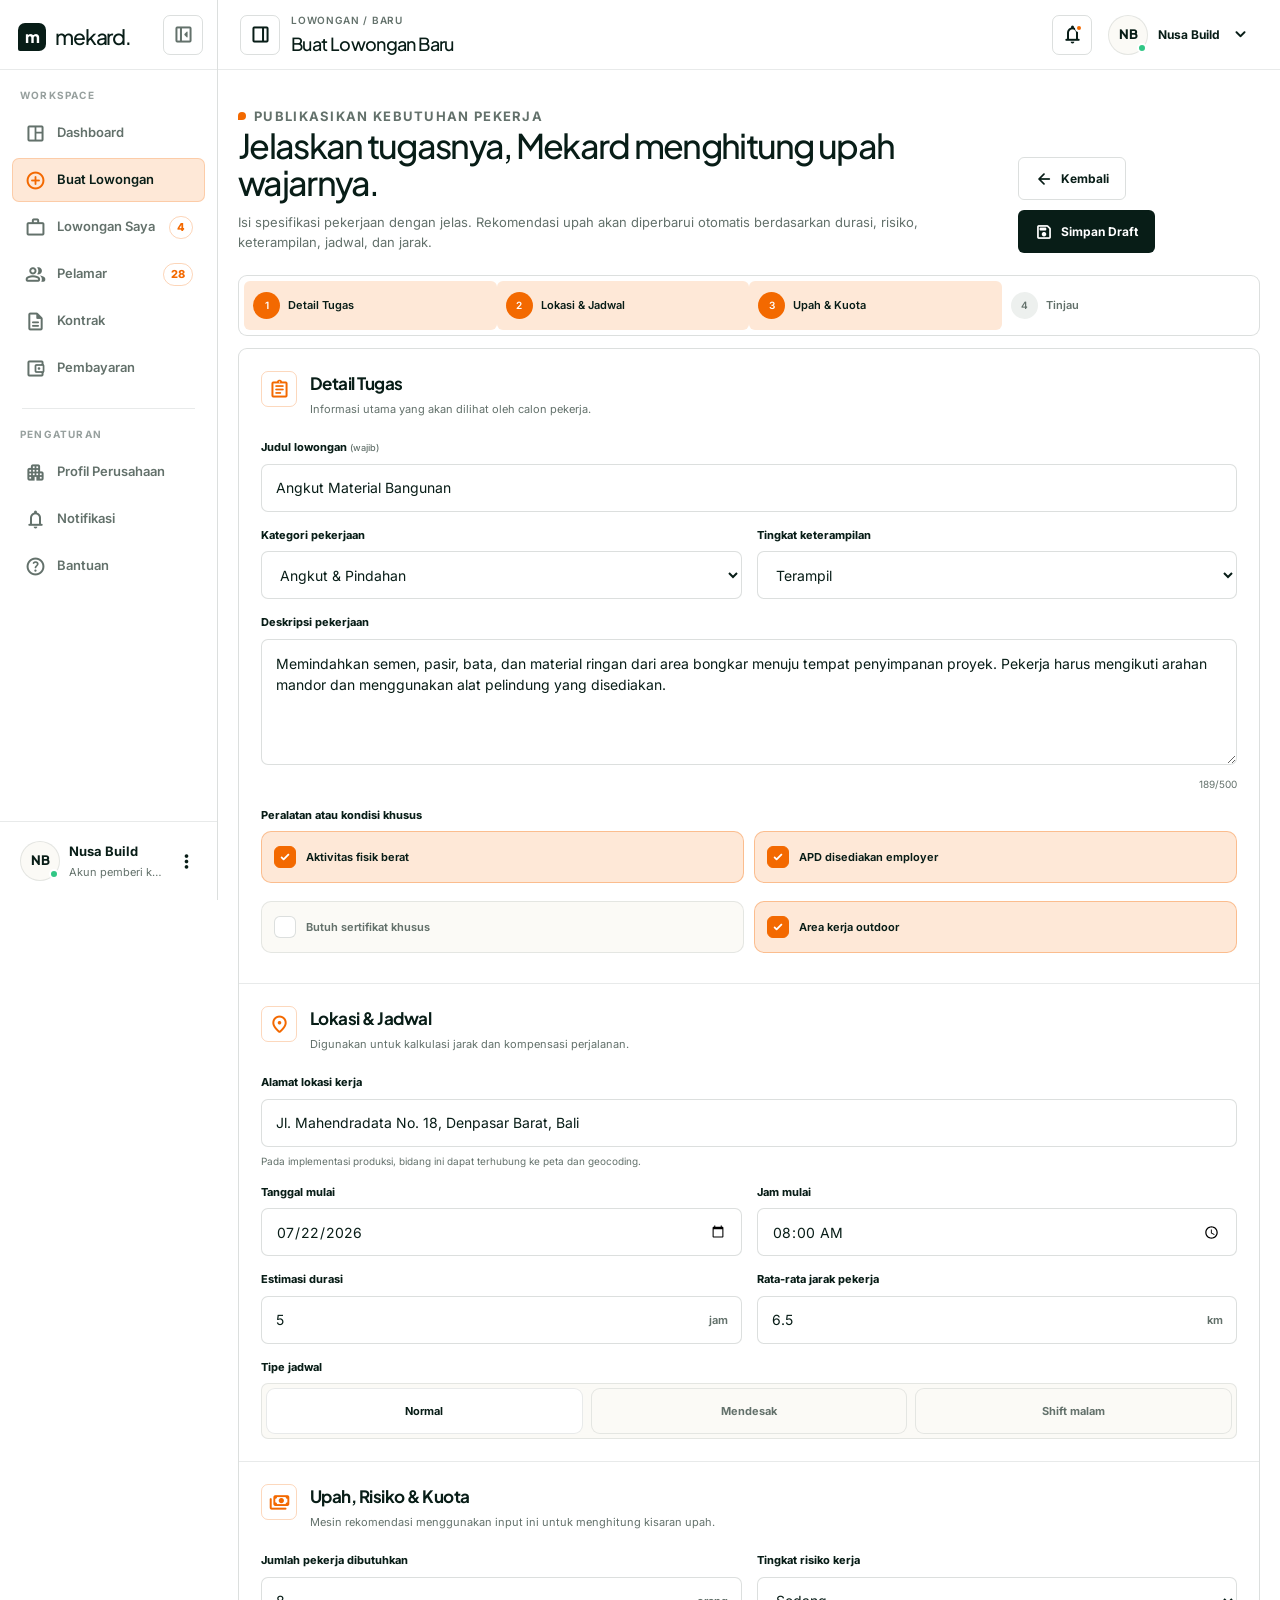
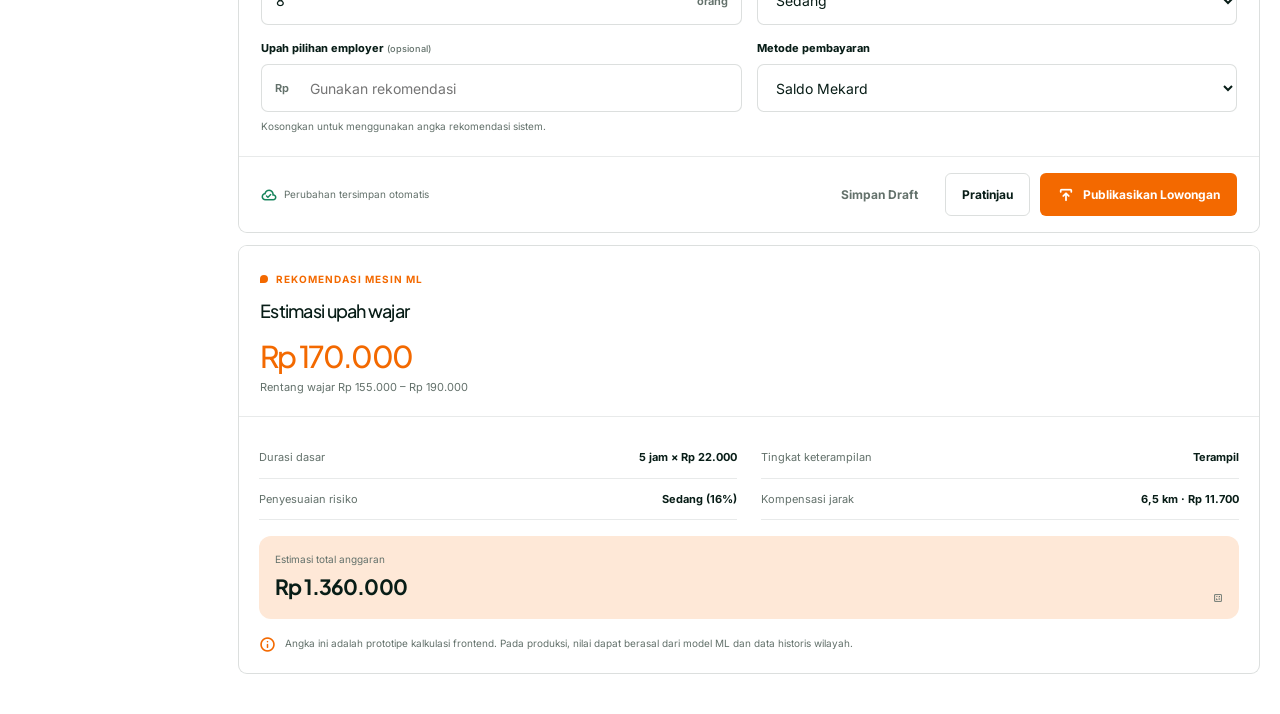
==== employer/jobs/create/index.html @ e9da8f0f "first commit" ====
<!doctype html>
<html lang="id">
  <head>
    <meta charset="utf-8" />
    <meta name="viewport" content="width=device-width, initial-scale=1" />
    <meta name="description" content="Form pembuatan lowongan baru dengan rekomendasi upah berbasis spesifikasi tugas, risiko, keterampilan, jarak, dan durasi." />
    <title>Buat Lowongan Baru | Mekard Employer</title>
    <link rel="preconnect" href="https://fonts.googleapis.com" />
    <link rel="preconnect" href="https://fonts.gstatic.com" crossorigin />
    <link href="https://fonts.googleapis.com/css2?family=Inter:wght@400;500;600;700&family=Plus+Jakarta+Sans:wght@500;600;700&family=Material+Symbols+Rounded:opsz,wght,FILL,GRAD@20..48,400,0,0" rel="stylesheet" />
    <link rel="stylesheet" href="../../../assets/dashboard.css" />
  </head>
  <body data-sidebar="normal">
    <div class="app-shell">
      <aside class="sidebar" aria-label="Navigasi pemberi kerja">
        <div class="sidebar__header">
          <a class="brand" href="../../dashboard/" aria-label="Mekard Employer">
            <span class="brand__symbol" aria-hidden="true">m</span>
            <span class="brand__word">mekard.</span>
          </a>
          <button class="sidebar__quick-toggle" type="button" data-sidebar-close aria-label="Perkecil sidebar">
            <span class="material-symbols-rounded" aria-hidden="true">left_panel_close</span>
          </button>
        </div>

        <div class="sidebar__content">
          <p class="sidebar__label">Workspace</p>
          <nav class="sidebar__nav">
            <a class="nav-item" href="../../dashboard/" data-tooltip="Dashboard">
              <span class="nav-item__icon material-symbols-rounded" aria-hidden="true">space_dashboard</span>
              <span class="nav-item__text">Dashboard</span>
            </a>
            <a class="nav-item is-active" href="./" data-tooltip="Buat Lowongan">
              <span class="nav-item__icon material-symbols-rounded" aria-hidden="true">add_circle</span>
              <span class="nav-item__text">Buat Lowongan</span>
            </a>
            <a class="nav-item" href="../123/" data-tooltip="Lowongan Saya">
              <span class="nav-item__icon material-symbols-rounded" aria-hidden="true">work</span>
              <span class="nav-item__text">Lowongan Saya</span>
              <span class="nav-item__badge">4</span>
            </a>
            <a class="nav-item" href="../123/#applicants" data-tooltip="Pelamar">
              <span class="nav-item__icon material-symbols-rounded" aria-hidden="true">group</span>
              <span class="nav-item__text">Pelamar</span>
              <span class="nav-item__badge">28</span>
            </a>
            <a class="nav-item" href="#" data-tooltip="Kontrak">
              <span class="nav-item__icon material-symbols-rounded" aria-hidden="true">description</span>
              <span class="nav-item__text">Kontrak</span>
            </a>
            <a class="nav-item" href="#" data-tooltip="Pembayaran">
              <span class="nav-item__icon material-symbols-rounded" aria-hidden="true">account_balance_wallet</span>
              <span class="nav-item__text">Pembayaran</span>
            </a>
          </nav>

          <div class="sidebar__divider"></div>
          <p class="sidebar__label">Pengaturan</p>
          <nav class="sidebar__nav">
            <a class="nav-item" href="#" data-tooltip="Profil Perusahaan">
              <span class="nav-item__icon material-symbols-rounded" aria-hidden="true">apartment</span>
              <span class="nav-item__text">Profil Perusahaan</span>
            </a>
            <a class="nav-item" href="#" data-tooltip="Notifikasi">
              <span class="nav-item__icon material-symbols-rounded" aria-hidden="true">notifications</span>
              <span class="nav-item__text">Notifikasi</span>
            </a>
            <a class="nav-item" href="#" data-tooltip="Bantuan">
              <span class="nav-item__icon material-symbols-rounded" aria-hidden="true">help</span>
              <span class="nav-item__text">Bantuan</span>
            </a>
          </nav>
        </div>

        <div class="sidebar__footer">
          <a class="sidebar-profile" href="#profil">
            <span class="avatar">NB</span>
            <span class="sidebar-profile__copy"><strong>Nusa Build</strong><span>Akun pemberi kerja</span></span>
            <span class="material-symbols-rounded" aria-hidden="true">more_vert</span>
          </a>
        </div>
      </aside>

      <div class="mobile-overlay" data-mobile-overlay aria-hidden="true"></div>

      <div class="main-shell">
        <header class="topbar">
          <div class="topbar__left">
            <button class="icon-button sidebar-state-button" type="button" data-sidebar-cycle aria-label="Ganti tampilan sidebar" title="Ganti tampilan sidebar">
              <span class="material-symbols-rounded" aria-hidden="true">dock_to_left</span>
            </button>
            <div class="page-heading">
              <span class="page-heading__eyebrow">Lowongan / Baru</span>
              <h1>Buat Lowongan Baru</h1>
            </div>
          </div>
          <div class="topbar__right">
            <button class="icon-button notification-dot" type="button" aria-label="Notifikasi" data-demo-action data-demo-title="Notifikasi" data-demo-message="Tidak ada validasi yang memerlukan tindakan.">
              <span class="material-symbols-rounded" aria-hidden="true">notifications</span>
            </button>
            <button class="header-profile" type="button" aria-label="Buka profil">
              <span class="avatar">NB</span>
              <span class="header-profile__copy"><strong>Nusa Build</strong><span>Pemberi kerja terverifikasi</span></span>
              <span class="material-symbols-rounded" aria-hidden="true">expand_more</span>
            </button>
          </div>
        </header>

        <main class="app-content" id="main-content">
          <section class="content-header" aria-labelledby="create-title">
            <div class="content-header__copy">
              <p class="kicker">Publikasikan kebutuhan pekerja</p>
              <h2 id="create-title">Jelaskan tugasnya, Mekard menghitung upah wajarnya.</h2>
              <p>Isi spesifikasi pekerjaan dengan jelas. Rekomendasi upah akan diperbarui otomatis berdasarkan durasi, risiko, keterampilan, jadwal, dan jarak.</p>
            </div>
            <div class="content-header__actions">
              <a class="button button--outline" href="../../dashboard/">
                <span class="material-symbols-rounded" aria-hidden="true">arrow_back</span>
                Kembali
              </a>
              <button class="button button--dark" type="button" data-save-draft data-demo-action data-demo-title="Draft tersimpan" data-demo-message="Form lowongan disimpan sebagai draft.">
                <span class="material-symbols-rounded" aria-hidden="true">save</span>
                Simpan Draft
              </button>
            </div>
          </section>

          <div class="card stepper" aria-label="Tahapan pembuatan lowongan">
            <div class="stepper__item is-active"><span class="stepper__number">1</span><span>Detail Tugas</span></div>
            <div class="stepper__item is-active"><span class="stepper__number">2</span><span>Lokasi & Jadwal</span></div>
            <div class="stepper__item is-active"><span class="stepper__number">3</span><span>Upah & Kuota</span></div>
            <div class="stepper__item"><span class="stepper__number">4</span><span>Tinjau</span></div>
          </div>

          <form class="form-page-grid" data-job-form>
            <div class="card">
              <section class="form-section" aria-labelledby="task-section-title">
                <header class="form-section__header">
                  <span class="form-section__icon material-symbols-rounded" aria-hidden="true">assignment</span>
                  <div><h3 id="task-section-title">Detail Tugas</h3><p>Informasi utama yang akan dilihat oleh calon pekerja.</p></div>
                </header>
                <div class="form-grid">
                  <div class="field field--full">
                    <label for="job-title">Judul lowongan <small>(wajib)</small></label>
                    <input class="input" id="job-title" name="title" type="text" value="Angkut Material Bangunan" placeholder="Contoh: Bersih-bersih rumah harian" required />
                  </div>
                  <div class="field">
                    <label for="category">Kategori pekerjaan</label>
                    <select class="select" id="category" name="category">
                      <option>Angkut & Pindahan</option>
                      <option>Konstruksi & Bangunan</option>
                      <option>Kebersihan</option>
                      <option>Perbaikan Rumah</option>
                      <option>Perawatan Taman</option>
                    </select>
                  </div>
                  <div class="field">
                    <label for="skill-level">Tingkat keterampilan</label>
                    <select class="select" id="skill-level" name="skill_level">
                      <option value="basic">Dasar</option>
                      <option value="skilled" selected>Terampil</option>
                      <option value="expert">Ahli / tersertifikasi</option>
                    </select>
                  </div>
                  <div class="field field--full">
                    <label for="job-description">Deskripsi pekerjaan</label>
                    <textarea class="textarea" id="job-description" name="description" maxlength="500" data-char-count="#description-count">Memindahkan semen, pasir, bata, dan material ringan dari area bongkar menuju tempat penyimpanan proyek. Pekerja harus mengikuti arahan mandor dan menggunakan alat pelindung yang disediakan.</textarea>
                    <div class="char-count" id="description-count">0/500</div>
                  </div>
                  <div class="field field--full">
                    <span class="field__label">Peralatan atau kondisi khusus</span>
                    <div class="check-grid">
                      <label class="check-card"><input type="checkbox" checked /><span>Aktivitas fisik berat</span></label>
                      <label class="check-card"><input type="checkbox" checked /><span>APD disediakan employer</span></label>
                      <label class="check-card"><input type="checkbox" /><span>Butuh sertifikat khusus</span></label>
                      <label class="check-card"><input type="checkbox" checked /><span>Area kerja outdoor</span></label>
                    </div>
                  </div>
                </div>
              </section>

              <section class="form-section" aria-labelledby="schedule-section-title">
                <header class="form-section__header">
                  <span class="form-section__icon material-symbols-rounded" aria-hidden="true">location_on</span>
                  <div><h3 id="schedule-section-title">Lokasi & Jadwal</h3><p>Digunakan untuk kalkulasi jarak dan kompensasi perjalanan.</p></div>
                </header>
                <div class="form-grid">
                  <div class="field field--full">
                    <label for="address">Alamat lokasi kerja</label>
                    <input class="input" id="address" name="address" type="text" value="Jl. Mahendradata No. 18, Denpasar Barat, Bali" />
                    <div class="field__help">Pada implementasi produksi, bidang ini dapat terhubung ke peta dan geocoding.</div>
                  </div>
                  <div class="field">
                    <label for="job-date">Tanggal mulai</label>
                    <input class="input" id="job-date" name="date" type="date" value="2026-07-22" />
                  </div>
                  <div class="field">
                    <label for="start-time">Jam mulai</label>
                    <input class="input" id="start-time" name="start_time" type="time" value="08:00" />
                  </div>
                  <div class="field">
                    <label for="duration">Estimasi durasi</label>
                    <div class="input-group"><input class="input has-suffix" id="duration" name="duration" type="number" min="1" max="24" value="5" /><span class="input-group__suffix">jam</span></div>
                  </div>
                  <div class="field">
                    <label for="distance">Rata-rata jarak pekerja</label>
                    <div class="input-group"><input class="input has-suffix" id="distance" name="distance" type="number" min="0" max="100" step="0.5" value="6.5" /><span class="input-group__suffix">km</span></div>
                  </div>
                  <div class="field field--full">
                    <span class="field__label">Tipe jadwal</span>
                    <div class="segmented">
                      <label><input type="radio" name="schedule_type" value="normal" checked /><span>Normal</span></label>
                      <label><input type="radio" name="schedule_type" value="urgent" /><span>Mendesak</span></label>
                      <label><input type="radio" name="schedule_type" value="night" /><span>Shift malam</span></label>
                    </div>
                  </div>
                </div>
              </section>

              <section class="form-section" aria-labelledby="wage-section-title">
                <header class="form-section__header">
                  <span class="form-section__icon material-symbols-rounded" aria-hidden="true">payments</span>
                  <div><h3 id="wage-section-title">Upah, Risiko & Kuota</h3><p>Mesin rekomendasi menggunakan input ini untuk menghitung kisaran upah.</p></div>
                </header>
                <div class="form-grid">
                  <div class="field">
                    <label for="workers">Jumlah pekerja dibutuhkan</label>
                    <div class="input-group"><input class="input has-suffix" id="workers" name="workers" type="number" min="1" max="100" value="8" /><span class="input-group__suffix">orang</span></div>
                  </div>
                  <div class="field">
                    <label for="risk-level">Tingkat risiko kerja</label>
                    <select class="select" id="risk-level" name="risk_level">
                      <option value="low">Rendah</option>
                      <option value="medium" selected>Sedang</option>
                      <option value="high">Tinggi</option>
                    </select>
                  </div>
                  <div class="field">
                    <label for="custom-wage">Upah pilihan employer <small>(opsional)</small></label>
                    <div class="input-group"><span class="input-group__prefix">Rp</span><input class="input has-prefix" id="custom-wage" name="custom_wage" type="number" min="0" step="5000" placeholder="Gunakan rekomendasi" /></div>
                    <div class="field__help">Kosongkan untuk menggunakan angka rekomendasi sistem.</div>
                  </div>
                  <div class="field">
                    <label for="payment-method">Metode pembayaran</label>
                    <select class="select" id="payment-method" name="payment_method">
                      <option>Saldo Mekard</option>
                      <option>Transfer bank terverifikasi</option>
                      <option>Pembayaran setelah pekerjaan</option>
                    </select>
                  </div>
                  <input type="hidden" name="recommended_wage" />
                </div>
              </section>

              <footer class="form-footer">
                <span class="save-status"><span class="material-symbols-rounded" aria-hidden="true">cloud_done</span> Perubahan tersimpan otomatis</span>
                <div class="inline-actions">
                  <button class="button button--ghost" type="button" data-save-draft>Simpan Draft</button>
                  <button class="button button--outline" type="button" data-demo-action data-demo-title="Pratinjau dibuat" data-demo-message="Lowongan tampil seperti yang akan dilihat pekerja.">Pratinjau</button>
                  <button class="button button--primary" type="submit"><span class="material-symbols-rounded" aria-hidden="true">publish</span> Publikasikan Lowongan</button>
                </div>
              </footer>
            </div>

            <aside class="card estimator" aria-labelledby="estimator-title">
              <div class="estimator__hero">
                <p class="kicker">Rekomendasi mesin ML</p>
                <h3 id="estimator-title">Estimasi upah wajar</h3>
                <strong class="estimator__value" data-estimate-recommended>Rp 0 <small>/ pekerja</small></strong>
                <span class="estimator__range" data-estimate-range>Rentang wajar sedang dihitung...</span>
              </div>
              <div class="estimator__body">
                <div class="estimator-row"><span>Durasi dasar</span><strong data-estimate-duration>—</strong></div>
                <div class="estimator-row"><span>Tingkat keterampilan</span><strong data-estimate-skill>—</strong></div>
                <div class="estimator-row"><span>Penyesuaian risiko</span><strong data-estimate-risk>—</strong></div>
                <div class="estimator-row"><span>Kompensasi jarak</span><strong data-estimate-distance>—</strong></div>
                <div class="estimator-total">
                  <div><span>Estimasi total anggaran</span><strong data-estimate-total>Rp 0</strong></div>
                  <span class="material-symbols-rounded text-orange" aria-hidden="true">calculate</span>
                </div>
                <p class="estimator-note"><span class="material-symbols-rounded" aria-hidden="true">info</span><span>Angka ini adalah prototipe kalkulasi frontend. Pada produksi, nilai dapat berasal dari model ML dan data historis wilayah.</span></p>
              </div>
            </aside>
          </form>
        </main>
      </div>
    </div>

    <div class="toast-region" data-toast-region aria-live="polite"></div>
    <script src="../../../assets/dashboard.js"></script>
  </body>
</html>
---- assets/dashboard.css ----
:root {
  --ink: #081d17;
  --ink-2: #12362c;
  --orange: #f36900;
  --orange-dark: #d95e00;
  --paper: #fbfaf6;
  --muted: #63716b;
  --white: #ffffff;
  --line: rgba(8, 29, 23, 0.14);
  --line-soft: rgba(8, 29, 23, 0.08);
  --orange-soft: rgba(243, 105, 0, 0.13);
  --orange-hover: #fee8d7;
  --green-soft: #e7f6ef;
  --green: #16845b;
  --yellow-soft: #fff6d8;
  --yellow: #a66b00;
  --red-soft: #ffebeb;
  --red: #c53d3d;
  --blue-soft: #eaf2ff;
  --blue: #3466b8;
  --sidebar-wide: 280px;
  --sidebar-compact: 88px;
  --header-height: 76px;
  --radius-xs: 6px;
  --radius-sm: 10px;
  --radius-md: 18px;
  --radius-lg: 26px;
  --shadow-soft: 0 18px 48px rgba(8, 29, 23, 0.08);
  --shadow-card: 0 10px 26px rgba(8, 29, 23, 0.06);
}

*,
*::before,
*::after {
  box-sizing: border-box;
}

html {
  scroll-behavior: smooth;
}

body {
  margin: 0;
  min-width: 320px;
  color: var(--ink);
  background: var(--paper);
  font-family: "Inter", system-ui, -apple-system, BlinkMacSystemFont, "Segoe UI", sans-serif;
  font-size: 15px;
  line-height: 1.5;
  -webkit-font-smoothing: antialiased;
  text-rendering: optimizeLegibility;
}

button,
input,
select,
textarea {
  font: inherit;
}

button,
a {
  -webkit-tap-highlight-color: transparent;
}

a {
  color: inherit;
  text-decoration: none;
}

button {
  color: inherit;
}

img,
svg {
  display: block;
  max-width: 100%;
}

[hidden] {
  display: none !important;
}

.sr-only {
  position: absolute;
  width: 1px;
  height: 1px;
  padding: 0;
  margin: -1px;
  overflow: hidden;
  clip: rect(0, 0, 0, 0);
  white-space: nowrap;
  border: 0;
}

.material-symbols-rounded {
  font-size: 21px;
  line-height: 1;
  font-variation-settings: "FILL" 0, "wght" 500, "GRAD" 0, "opsz" 24;
}

/* App shell */
.app-shell {
  min-height: 100vh;
}

.sidebar {
  position: fixed;
  inset: 0 auto 0 0;
  z-index: 140;
  width: var(--sidebar-wide);
  display: flex;
  flex-direction: column;
  color: var(--white);
  background: var(--ink);
  border-right: 1px solid rgba(255, 255, 255, 0.08);
  transition: width 220ms ease, transform 220ms ease;
}

.sidebar__header {
  min-height: var(--header-height);
  display: flex;
  align-items: center;
  justify-content: space-between;
  gap: 12px;
  padding: 0 20px 0 24px;
  border-bottom: 1px solid rgba(255, 255, 255, 0.09);
}

.brand {
  position: relative;
  min-width: 0;
  display: inline-flex;
  align-items: center;
  gap: 10px;
  padding-top: 5px;
  font-family: "Plus Jakarta Sans", sans-serif;
  font-size: 23px;
  font-weight: 600;
  letter-spacing: -0.055em;
  white-space: nowrap;
}

.brand__symbol {
  width: 30px;
  height: 30px;
  flex: 0 0 30px;
  display: inline-grid;
  place-items: center;
  color: var(--ink);
  background: var(--orange);
  border-radius: 9px 9px 9px 2px;
  font-size: 18px;
  font-weight: 800;
  letter-spacing: -0.06em;
}

.brand__word {
  overflow: hidden;
  transition: opacity 160ms ease, width 200ms ease;
}

.sidebar__quick-toggle,
.icon-button {
  width: 42px;
  height: 42px;
  flex: 0 0 42px;
  display: inline-flex;
  align-items: center;
  justify-content: center;
  background: transparent;
  border: 1px solid rgba(255, 255, 255, 0.15);
  border-radius: var(--radius-sm);
  cursor: pointer;
  transition: background-color 160ms ease, border-color 160ms ease, transform 160ms ease;
}

.sidebar__quick-toggle:hover,
.sidebar__quick-toggle:focus-visible {
  background: rgba(255, 255, 255, 0.08);
  border-color: rgba(255, 255, 255, 0.26);
}

.sidebar__content {
  min-height: 0;
  flex: 1 1 auto;
  overflow-y: auto;
  padding: 22px 16px;
  scrollbar-width: thin;
  scrollbar-color: rgba(255, 255, 255, 0.2) transparent;
}

.sidebar__label {
  margin: 0 10px 10px;
  color: rgba(255, 255, 255, 0.42);
  font-size: 11px;
  font-weight: 700;
  letter-spacing: 0.12em;
  text-transform: uppercase;
  white-space: nowrap;
  overflow: hidden;
}

.sidebar__nav {
  display: grid;
  gap: 6px;
}

.nav-item {
  position: relative;
  min-height: 48px;
  display: flex;
  align-items: center;
  gap: 14px;
  padding: 0 13px;
  color: rgba(255, 255, 255, 0.72);
  border-radius: 9px;
  font-size: 14px;
  font-weight: 600;
  white-space: nowrap;
  transition: color 160ms ease, background-color 160ms ease;
}

.nav-item:hover,
.nav-item:focus-visible {
  color: var(--white);
  background: rgba(255, 255, 255, 0.07);
  outline: 0;
}

.nav-item.is-active {
  color: var(--white);
  background: var(--orange);
}

.nav-item__icon {
  width: 24px;
  flex: 0 0 24px;
  display: inline-flex;
  justify-content: center;
}

.nav-item__text {
  overflow: hidden;
  text-overflow: ellipsis;
  transition: opacity 140ms ease;
}

.nav-item__badge {
  min-width: 23px;
  height: 23px;
  display: inline-flex;
  align-items: center;
  justify-content: center;
  margin-left: auto;
  padding: 0 7px;
  color: var(--ink);
  background: var(--white);
  border-radius: 999px;
  font-size: 11px;
  font-weight: 800;
}

.sidebar__divider {
  height: 1px;
  margin: 22px 10px;
  background: rgba(255, 255, 255, 0.1);
}

.sidebar__footer {
  padding: 16px;
  border-top: 1px solid rgba(255, 255, 255, 0.09);
}

.sidebar-profile {
  display: flex;
  align-items: center;
  gap: 12px;
  padding: 11px;
  background: rgba(255, 255, 255, 0.06);
  border: 1px solid rgba(255, 255, 255, 0.09);
  border-radius: 12px;
}

.avatar {
  position: relative;
  width: 40px;
  height: 40px;
  flex: 0 0 40px;
  display: inline-flex;
  align-items: center;
  justify-content: center;
  color: var(--ink);
  background: var(--orange-hover);
  border-radius: 50%;
  font-family: "Plus Jakarta Sans", sans-serif;
  font-size: 13px;
  font-weight: 800;
}

.avatar::after {
  content: "";
  position: absolute;
  right: 0;
  bottom: 1px;
  width: 10px;
  height: 10px;
  background: #31c786;
  border: 2px solid var(--ink);
  border-radius: 50%;
}

.sidebar-profile__copy {
  min-width: 0;
  flex: 1;
  overflow: hidden;
}

.sidebar-profile__copy strong,
.sidebar-profile__copy span {
  display: block;
  overflow: hidden;
  text-overflow: ellipsis;
  white-space: nowrap;
}

.sidebar-profile__copy strong {
  font-size: 13px;
}

.sidebar-profile__copy span {
  margin-top: 2px;
  color: rgba(255, 255, 255, 0.52);
  font-size: 11px;
}

.main-shell {
  min-height: 100vh;
  margin-left: var(--sidebar-wide);
  transition: margin-left 220ms ease;
}

.topbar {
  position: sticky;
  top: 0;
  z-index: 100;
  min-height: var(--header-height);
  display: grid;
  grid-template-columns: minmax(0, 1fr) auto;
  align-items: center;
  gap: 24px;
  padding: 0 34px;
  background: rgba(255, 255, 255, 0.93);
  border-bottom: 1px solid var(--line-soft);
  backdrop-filter: blur(14px);
  -webkit-backdrop-filter: blur(14px);
}

.topbar__left,
.topbar__right {
  min-width: 0;
  display: flex;
  align-items: center;
}

.topbar__left {
  gap: 14px;
}

.topbar__right {
  justify-content: flex-end;
  gap: 10px;
}

.topbar .icon-button {
  color: var(--ink);
  border-color: var(--line);
}

.topbar .icon-button:hover,
.topbar .icon-button:focus-visible {
  color: var(--orange);
  background: var(--orange-hover);
  border-color: rgba(243, 105, 0, 0.3);
  outline: 0;
}

.sidebar-state-button {
  display: inline-flex;
}

.page-heading {
  min-width: 0;
}

.page-heading__eyebrow {
  display: block;
  margin-bottom: 2px;
  color: var(--muted);
  font-size: 11px;
  font-weight: 700;
  text-transform: uppercase;
  letter-spacing: 0.08em;
}

.page-heading h1 {
  margin: 0;
  overflow: hidden;
  font-family: "Plus Jakarta Sans", sans-serif;
  font-size: 21px;
  font-weight: 650;
  letter-spacing: -0.035em;
  text-overflow: ellipsis;
  white-space: nowrap;
}

.topbar-search {
  position: relative;
  width: min(31vw, 380px);
}

.topbar-search .material-symbols-rounded {
  position: absolute;
  left: 15px;
  top: 50%;
  color: var(--muted);
  transform: translateY(-50%);
  pointer-events: none;
}

.topbar-search input {
  width: 100%;
  height: 44px;
  padding: 0 16px 0 44px;
  color: var(--ink);
  background: var(--paper);
  border: 1px solid transparent;
  border-radius: var(--radius-sm);
  outline: 0;
  transition: background-color 160ms ease, border-color 160ms ease;
}

.topbar-search input:focus {
  background: var(--white);
  border-color: rgba(243, 105, 0, 0.45);
}

.notification-dot {
  position: relative;
}

.notification-dot::after {
  content: "";
  position: absolute;
  top: 8px;
  right: 8px;
  width: 8px;
  height: 8px;
  background: var(--orange);
  border: 2px solid var(--white);
  border-radius: 50%;
}

.header-profile {
  min-width: 0;
  display: flex;
  align-items: center;
  gap: 10px;
  padding: 5px 6px 5px 5px;
  background: transparent;
  border: 1px solid transparent;
  border-radius: 12px;
  cursor: pointer;
}

.header-profile:hover,
.header-profile:focus-visible {
  background: var(--paper);
  border-color: var(--line-soft);
  outline: 0;
}

.header-profile__copy {
  min-width: 0;
  text-align: left;
}

.header-profile__copy strong,
.header-profile__copy span {
  display: block;
  max-width: 150px;
  overflow: hidden;
  text-overflow: ellipsis;
  white-space: nowrap;
}

.header-profile__copy strong {
  font-size: 12px;
}

.header-profile__copy span {
  color: var(--muted);
  font-size: 10px;
}

.app-content {
  width: min(100%, 1620px);
  margin-inline: auto;
  padding: 34px;
}

.mobile-overlay {
  position: fixed;
  inset: 0;
  z-index: 130;
  background: rgba(8, 29, 23, 0.54);
  opacity: 0;
  visibility: hidden;
  transition: opacity 180ms ease, visibility 180ms ease;
}

/* Sidebar states */
body[data-sidebar="compact"] .sidebar {
  width: var(--sidebar-compact);
}

body[data-sidebar="compact"] .main-shell {
  margin-left: var(--sidebar-compact);
}

body[data-sidebar="compact"] .sidebar__header {
  justify-content: center;
  padding-inline: 12px;
}

body[data-sidebar="compact"] .brand__word,
body[data-sidebar="compact"] .sidebar__label,
body[data-sidebar="compact"] .nav-item__text,
body[data-sidebar="compact"] .nav-item__badge,
body[data-sidebar="compact"] .sidebar-profile__copy,
body[data-sidebar="compact"] .sidebar-profile > .material-symbols-rounded,
body[data-sidebar="compact"] .sidebar__quick-toggle {
  display: none;
}

body[data-sidebar="compact"] .sidebar__content {
  padding-inline: 12px;
}

body[data-sidebar="compact"] .nav-item {
  justify-content: center;
  padding-inline: 0;
}

body[data-sidebar="compact"] .nav-item::after {
  content: attr(data-tooltip);
  position: absolute;
  left: calc(100% + 12px);
  top: 50%;
  z-index: 20;
  padding: 8px 10px;
  color: var(--white);
  background: var(--ink);
  border-radius: 6px;
  font-size: 12px;
  opacity: 0;
  visibility: hidden;
  transform: translateY(-50%) translateX(-4px);
  transition: opacity 130ms ease, transform 130ms ease, visibility 130ms ease;
  pointer-events: none;
}

body[data-sidebar="compact"] .nav-item:hover::after,
body[data-sidebar="compact"] .nav-item:focus-visible::after {
  opacity: 1;
  visibility: visible;
  transform: translateY(-50%) translateX(0);
}

body[data-sidebar="compact"] .sidebar-profile {
  justify-content: center;
  padding: 8px;
}

body[data-sidebar="hidden"] .sidebar {
  transform: translateX(-100%);
}

body[data-sidebar="hidden"] .main-shell {
  margin-left: 0;
}

/* Shared content */
.content-header {
  display: flex;
  align-items: flex-end;
  justify-content: space-between;
  gap: 28px;
  margin-bottom: 26px;
}

.content-header__copy {
  max-width: 760px;
}

.content-header__copy h2,
.card-title,
.modal h2 {
  margin: 0;
  font-family: "Plus Jakarta Sans", sans-serif;
  font-weight: 600;
  letter-spacing: -0.045em;
}

.content-header__copy h2 {
  font-size: clamp(30px, 3.4vw, 44px);
  line-height: 1.08;
}

.content-header__copy p {
  max-width: 680px;
  margin: 12px 0 0;
  color: var(--muted);
  font-size: 15px;
}

.content-header__actions,
.card-actions,
.inline-actions {
  display: flex;
  align-items: center;
  flex-wrap: wrap;
  gap: 10px;
}

.button {
  min-height: 46px;
  display: inline-flex;
  align-items: center;
  justify-content: center;
  gap: 9px;
  padding: 0 18px;
  border: 1px solid transparent;
  border-radius: var(--radius-sm);
  font-size: 13px;
  font-weight: 750;
  cursor: pointer;
  transition: transform 160ms ease, background-color 160ms ease, color 160ms ease, border-color 160ms ease;
}

.button:hover {
  transform: translateY(-1px);
}

.button--primary {
  color: var(--white);
  background: var(--orange);
}

.button--primary:hover,
.button--primary:focus-visible {
  background: var(--orange-dark);
  outline: 0;
}

.button--dark {
  color: var(--white);
  background: var(--ink);
}

.button--dark:hover,
.button--dark:focus-visible {
  background: var(--ink-2);
  outline: 0;
}

.button--outline {
  color: var(--ink);
  background: var(--white);
  border-color: var(--line);
}

.button--outline:hover,
.button--outline:focus-visible {
  color: var(--orange);
  border-color: rgba(243, 105, 0, 0.45);
  outline: 0;
}

.button--ghost {
  color: var(--muted);
  background: transparent;
}

.button--ghost:hover,
.button--ghost:focus-visible {
  color: var(--ink);
  background: var(--paper);
  outline: 0;
}

.button--danger {
  color: var(--red);
  background: var(--red-soft);
}

.button--small {
  min-height: 38px;
  padding-inline: 13px;
  font-size: 12px;
}

.button .material-symbols-rounded {
  font-size: 18px;
}

.card {
  background: var(--white);
  border: 1px solid var(--line-soft);
  border-radius: var(--radius-md);
  box-shadow: var(--shadow-card);
}

.card__header {
  min-height: 74px;
  display: flex;
  align-items: center;
  justify-content: space-between;
  gap: 20px;
  padding: 20px 22px;
  border-bottom: 1px solid var(--line-soft);
}

.card__header-copy p {
  margin: 5px 0 0;
  color: var(--muted);
  font-size: 12px;
}

.card-title {
  font-size: 19px;
}

.card__body {
  padding: 22px;
}

.kicker {
  display: inline-flex;
  align-items: center;
  gap: 8px;
  margin: 0 0 12px;
  color: var(--orange);
  font-size: 11px;
  font-weight: 800;
  text-transform: uppercase;
  letter-spacing: 0.1em;
}

.kicker::before {
  content: "";
  width: 8px;
  height: 8px;
  background: var(--orange);
  border-radius: 50% 50% 50% 0;
}

.status {
  min-height: 28px;
  display: inline-flex;
  align-items: center;
  gap: 7px;
  padding: 0 10px;
  border-radius: 999px;
  font-size: 11px;
  font-weight: 750;
  white-space: nowrap;
}

.status::before {
  content: "";
  width: 7px;
  height: 7px;
  border-radius: 50%;
}

.status--active {
  color: var(--green);
  background: var(--green-soft);
}

.status--active::before {
  background: var(--green);
}

.status--pending {
  color: var(--yellow);
  background: var(--yellow-soft);
}

.status--pending::before {
  background: var(--yellow);
}

.status--draft {
  color: var(--muted);
  background: #eff2f1;
}

.status--draft::before {
  background: var(--muted);
}

.status--closed,
.status--danger {
  color: var(--red);
  background: var(--red-soft);
}

.status--closed::before,
.status--danger::before {
  background: var(--red);
}

.status--info {
  color: var(--blue);
  background: var(--blue-soft);
}

.status--info::before {
  background: var(--blue);
}

.progress {
  overflow: hidden;
  height: 8px;
  background: #edf0ee;
  border-radius: 999px;
}

.progress__bar {
  height: 100%;
  background: var(--orange);
  border-radius: inherit;
}

.muted {
  color: var(--muted);
}

.text-orange {
  color: var(--orange);
}

.text-right {
  text-align: right;
}

/* Dashboard */
.stats-grid {
  display: grid;
  grid-template-columns: repeat(4, minmax(0, 1fr));
  gap: 18px;
}

.metric-card {
  position: relative;
  overflow: hidden;
  min-height: 168px;
  padding: 22px;
}

.metric-card::after {
  content: "";
  position: absolute;
  right: -36px;
  bottom: -52px;
  width: 126px;
  height: 126px;
  background: var(--orange-soft);
  border-radius: 50%;
  filter: blur(2px);
}

.metric-card__top {
  position: relative;
  z-index: 1;
  display: flex;
  align-items: flex-start;
  justify-content: space-between;
  gap: 18px;
}

.metric-card__icon {
  width: 44px;
  height: 44px;
  flex: 0 0 44px;
  display: inline-flex;
  align-items: center;
  justify-content: center;
  color: var(--orange);
  background: var(--orange-soft);
  border-radius: 12px;
}

.metric-card__icon .material-symbols-rounded {
  font-size: 23px;
}

.metric-card__trend {
  display: inline-flex;
  align-items: center;
  gap: 4px;
  color: var(--green);
  font-size: 11px;
  font-weight: 750;
}

.metric-card__trend.is-down {
  color: var(--red);
}

.metric-card__value {
  position: relative;
  z-index: 1;
  display: block;
  margin-top: 21px;
  font-family: "Plus Jakarta Sans", sans-serif;
  font-size: 32px;
  font-weight: 650;
  line-height: 1;
  letter-spacing: -0.05em;
}

.metric-card__label {
  position: relative;
  z-index: 1;
  display: block;
  margin-top: 9px;
  color: var(--muted);
  font-size: 12px;
}

.dashboard-grid {
  display: grid;
  grid-template-columns: minmax(0, 1.55fr) minmax(310px, 0.75fr);
  gap: 18px;
  margin-top: 18px;
}

.chart-shell {
  min-height: 340px;
}

.chart-legend {
  display: flex;
  align-items: center;
  gap: 16px;
  color: var(--muted);
  font-size: 11px;
}

.chart-legend span {
  display: inline-flex;
  align-items: center;
  gap: 6px;
}

.chart-legend i {
  width: 9px;
  height: 9px;
  display: inline-block;
  border-radius: 50%;
}

.chart-legend i:first-child {
  background: var(--orange);
}

.bar-chart {
  height: 240px;
  display: grid;
  grid-template-columns: repeat(7, minmax(0, 1fr));
  align-items: end;
  gap: 14px;
  padding: 12px 4px 0;
  border-bottom: 1px solid var(--line-soft);
  background-image: repeating-linear-gradient(to top, transparent 0, transparent 47px, rgba(8, 29, 23, 0.055) 48px);
}

.bar-chart__item {
  height: 100%;
  display: flex;
  flex-direction: column;
  align-items: center;
  justify-content: flex-end;
  gap: 9px;
}

.bar-chart__bars {
  width: 100%;
  flex: 1;
  display: flex;
  align-items: end;
  justify-content: center;
  gap: 5px;
}

.bar-chart__bar {
  width: min(18px, 36%);
  min-height: 8px;
  background: var(--orange);
  border-radius: 5px 5px 2px 2px;
}

.bar-chart__bar--secondary {
  background: var(--ink);
  opacity: 0.22;
}

.bar-chart__label {
  color: var(--muted);
  font-size: 10px;
}

.action-list {
  display: grid;
  gap: 10px;
}

.action-item {
  display: flex;
  align-items: flex-start;
  gap: 13px;
  padding: 15px;
  background: var(--paper);
  border: 1px solid transparent;
  border-radius: 12px;
  transition: background-color 160ms ease, border-color 160ms ease, transform 160ms ease;
}

.action-item:hover,
.action-item:focus-visible {
  background: var(--orange-hover);
  border-color: rgba(243, 105, 0, 0.2);
  transform: translateX(2px);
  outline: 0;
}

.action-item__icon {
  width: 36px;
  height: 36px;
  flex: 0 0 36px;
  display: inline-flex;
  align-items: center;
  justify-content: center;
  color: var(--orange);
  background: var(--white);
  border-radius: 10px;
}

.action-item__copy {
  min-width: 0;
  flex: 1;
}

.action-item__copy strong,
.action-item__copy span {
  display: block;
}

.action-item__copy strong {
  font-size: 12px;
}

.action-item__copy span {
  margin-top: 4px;
  color: var(--muted);
  font-size: 11px;
}

.action-item > .material-symbols-rounded {
  align-self: center;
  color: var(--muted);
  font-size: 18px;
}

.table-card {
  margin-top: 18px;
}

.table-scroll {
  overflow-x: auto;
}

.data-table {
  width: 100%;
  min-width: 870px;
  border-collapse: collapse;
}

.data-table th,
.data-table td {
  padding: 16px 18px;
  text-align: left;
  border-bottom: 1px solid var(--line-soft);
}

.data-table th {
  color: var(--muted);
  background: #fdfcf9;
  font-size: 10px;
  font-weight: 800;
  letter-spacing: 0.08em;
  text-transform: uppercase;
}

.data-table tbody tr {
  transition: background-color 140ms ease;
}

.data-table tbody tr:hover {
  background: #fffcf8;
}

.data-table tbody tr:last-child td {
  border-bottom: 0;
}

.job-cell {
  min-width: 230px;
}

.job-cell strong,
.job-cell span {
  display: block;
}

.job-cell strong {
  font-size: 13px;
}

.job-cell span {
  margin-top: 4px;
  color: var(--muted);
  font-size: 11px;
}

.quota-cell {
  min-width: 180px;
}

.quota-cell__top {
  display: flex;
  align-items: center;
  justify-content: space-between;
  gap: 12px;
  margin-bottom: 8px;
  font-size: 11px;
}

.table-link {
  display: inline-flex;
  align-items: center;
  gap: 6px;
  color: var(--orange);
  font-size: 12px;
  font-weight: 750;
}

.table-link:hover,
.table-link:focus-visible {
  color: var(--orange-dark);
  outline: 0;
}

/* Forms */
.form-page-grid {
  display: grid;
  grid-template-columns: minmax(0, 1.45fr) minmax(320px, 0.72fr);
  gap: 18px;
  align-items: start;
}

.stepper {
  display: grid;
  grid-template-columns: repeat(4, 1fr);
  margin-bottom: 18px;
  padding: 8px;
}

.stepper__item {
  position: relative;
  display: flex;
  align-items: center;
  gap: 10px;
  padding: 11px 12px;
  color: var(--muted);
  border-radius: 9px;
  font-size: 11px;
  font-weight: 700;
}

.stepper__item.is-active {
  color: var(--ink);
  background: var(--orange-hover);
}

.stepper__number {
  width: 27px;
  height: 27px;
  flex: 0 0 27px;
  display: inline-flex;
  align-items: center;
  justify-content: center;
  color: var(--muted);
  background: #edf0ee;
  border-radius: 50%;
  font-size: 10px;
}

.stepper__item.is-active .stepper__number,
.stepper__item.is-complete .stepper__number {
  color: var(--white);
  background: var(--orange);
}

.form-section + .form-section {
  border-top: 1px solid var(--line-soft);
}

.form-section {
  padding: 24px;
}

.form-section__header {
  display: flex;
  align-items: flex-start;
  gap: 13px;
  margin-bottom: 22px;
}

.form-section__icon {
  width: 39px;
  height: 39px;
  flex: 0 0 39px;
  display: inline-flex;
  align-items: center;
  justify-content: center;
  color: var(--orange);
  background: var(--orange-soft);
  border-radius: 11px;
}

.form-section__header h3 {
  margin: 0;
  font-family: "Plus Jakarta Sans", sans-serif;
  font-size: 17px;
  letter-spacing: -0.03em;
}

.form-section__header p {
  margin: 4px 0 0;
  color: var(--muted);
  font-size: 11px;
}

.form-grid {
  display: grid;
  grid-template-columns: repeat(2, minmax(0, 1fr));
  gap: 18px;
}

.field {
  min-width: 0;
}

.field--full {
  grid-column: 1 / -1;
}

.field label,
.field__label {
  display: block;
  margin-bottom: 8px;
  font-size: 11px;
  font-weight: 750;
}

.field label small,
.field__label small {
  color: var(--muted);
  font-weight: 500;
}

.input,
.select,
.textarea {
  width: 100%;
  color: var(--ink);
  background: var(--white);
  border: 1px solid var(--line);
  border-radius: var(--radius-sm);
  outline: 0;
  transition: border-color 150ms ease, box-shadow 150ms ease, background-color 150ms ease;
}

.input,
.select {
  height: 48px;
  padding: 0 14px;
}

.textarea {
  min-height: 126px;
  padding: 13px 14px;
  resize: vertical;
}

.input:focus,
.select:focus,
.textarea:focus {
  border-color: rgba(243, 105, 0, 0.65);
  box-shadow: 0 0 0 4px rgba(243, 105, 0, 0.1);
}

.field__help,
.char-count {
  margin-top: 7px;
  color: var(--muted);
  font-size: 10px;
}

.char-count {
  text-align: right;
}

.input-group {
  position: relative;
}

.input-group__prefix,
.input-group__suffix {
  position: absolute;
  top: 50%;
  color: var(--muted);
  font-size: 11px;
  font-weight: 650;
  transform: translateY(-50%);
  pointer-events: none;
}

.input-group__prefix {
  left: 14px;
}

.input-group__suffix {
  right: 14px;
}

.input-group .input.has-prefix {
  padding-left: 48px;
}

.input-group .input.has-suffix {
  padding-right: 56px;
}

.segmented {
  display: grid;
  grid-template-columns: repeat(3, minmax(0, 1fr));
  gap: 8px;
}

.segmented label {
  position: relative;
  margin: 0;
}

.segmented input {
  position: absolute;
  opacity: 0;
  pointer-events: none;
}

.segmented span {
  min-height: 46px;
  display: flex;
  align-items: center;
  justify-content: center;
  padding: 8px 10px;
  color: var(--muted);
  background: var(--paper);
  border: 1px solid var(--line-soft);
  border-radius: 9px;
  font-size: 11px;
  font-weight: 700;
  cursor: pointer;
  transition: color 150ms ease, background-color 150ms ease, border-color 150ms ease;
}

.segmented input:checked + span {
  color: var(--ink);
  background: var(--orange-hover);
  border-color: rgba(243, 105, 0, 0.35);
}

.check-grid {
  display: grid;
  grid-template-columns: repeat(2, minmax(0, 1fr));
  gap: 10px;
}

.check-card {
  position: relative;
}

.check-card input {
  position: absolute;
  opacity: 0;
}

.check-card span {
  min-height: 52px;
  display: flex;
  align-items: center;
  gap: 10px;
  padding: 10px 12px;
  color: var(--muted);
  background: var(--paper);
  border: 1px solid var(--line-soft);
  border-radius: 10px;
  font-size: 11px;
  font-weight: 650;
  cursor: pointer;
}

.check-card span::before {
  content: "check";
  width: 22px;
  height: 22px;
  flex: 0 0 22px;
  display: inline-flex;
  align-items: center;
  justify-content: center;
  color: transparent;
  background: var(--white);
  border: 1px solid var(--line);
  border-radius: 6px;
  font-family: "Material Symbols Rounded";
  font-size: 16px;
}

.check-card input:checked + span {
  color: var(--ink);
  background: var(--orange-hover);
  border-color: rgba(243, 105, 0, 0.34);
}

.check-card input:checked + span::before {
  color: var(--white);
  background: var(--orange);
  border-color: var(--orange);
}

.form-footer {
  position: sticky;
  bottom: 0;
  z-index: 20;
  display: flex;
  align-items: center;
  justify-content: space-between;
  gap: 18px;
  padding: 16px 22px;
  background: rgba(255, 255, 255, 0.94);
  border-top: 1px solid var(--line-soft);
  border-radius: 0 0 var(--radius-md) var(--radius-md);
  backdrop-filter: blur(12px);
}

.save-status {
  display: inline-flex;
  align-items: center;
  gap: 7px;
  color: var(--muted);
  font-size: 10px;
}

.save-status .material-symbols-rounded {
  color: var(--green);
  font-size: 16px;
}

.estimator {
  position: sticky;
  top: calc(var(--header-height) + 18px);
  overflow: hidden;
}

.estimator__hero {
  padding: 24px;
  color: var(--white);
  background: var(--ink);
}

.estimator__hero .kicker {
  color: #ffb27a;
}

.estimator__hero .kicker::before {
  background: #ffb27a;
}

.estimator__hero h3 {
  margin: 0;
  font-family: "Plus Jakarta Sans", sans-serif;
  font-size: 20px;
  letter-spacing: -0.04em;
}

.estimator__value {
  display: block;
  margin-top: 20px;
  color: var(--orange);
  font-family: "Plus Jakarta Sans", sans-serif;
  font-size: 34px;
  font-weight: 650;
  line-height: 1;
  letter-spacing: -0.055em;
}

.estimator__value small {
  color: rgba(255, 255, 255, 0.64);
  font-family: "Inter", sans-serif;
  font-size: 11px;
  font-weight: 500;
  letter-spacing: 0;
}

.estimator__range {
  display: block;
  margin-top: 8px;
  color: rgba(255, 255, 255, 0.62);
  font-size: 11px;
}

.estimator__body {
  padding: 22px;
}

.estimator-row {
  display: flex;
  align-items: center;
  justify-content: space-between;
  gap: 16px;
  padding: 12px 0;
  border-bottom: 1px solid var(--line-soft);
  font-size: 11px;
}

.estimator-row:last-of-type {
  border-bottom: 0;
}

.estimator-row span {
  color: var(--muted);
}

.estimator-row strong {
  text-align: right;
}

.estimator-total {
  display: flex;
  align-items: flex-end;
  justify-content: space-between;
  gap: 16px;
  margin-top: 16px;
  padding: 16px;
  background: var(--orange-hover);
  border-radius: 12px;
}

.estimator-total span,
.estimator-total strong {
  display: block;
}

.estimator-total span {
  color: var(--muted);
  font-size: 10px;
}

.estimator-total strong {
  margin-top: 4px;
  font-family: "Plus Jakarta Sans", sans-serif;
  font-size: 21px;
  letter-spacing: -0.04em;
}

.estimator-note {
  display: flex;
  align-items: flex-start;
  gap: 9px;
  margin: 17px 0 0;
  color: var(--muted);
  font-size: 10px;
}

.estimator-note .material-symbols-rounded {
  color: var(--orange);
  font-size: 17px;
}

/* Job detail */
.job-hero {
  overflow: hidden;
  margin-bottom: 18px;
}

.job-hero__top {
  display: flex;
  align-items: flex-start;
  justify-content: space-between;
  gap: 30px;
  padding: 25px;
}

.job-hero__title-row {
  display: flex;
  align-items: center;
  flex-wrap: wrap;
  gap: 10px;
}

.job-hero h2 {
  margin: 0;
  font-family: "Plus Jakarta Sans", sans-serif;
  font-size: clamp(25px, 3vw, 35px);
  font-weight: 650;
  line-height: 1.12;
  letter-spacing: -0.05em;
}

.job-hero__meta {
  display: flex;
  flex-wrap: wrap;
  gap: 10px 18px;
  margin-top: 13px;
  color: var(--muted);
  font-size: 11px;
}

.job-hero__meta span {
  display: inline-flex;
  align-items: center;
  gap: 6px;
}

.job-hero__meta .material-symbols-rounded {
  color: var(--orange);
  font-size: 17px;
}

.job-hero__stats {
  display: grid;
  grid-template-columns: repeat(4, minmax(0, 1fr));
  border-top: 1px solid var(--line-soft);
}

.job-hero__stat {
  min-height: 110px;
  display: flex;
  flex-direction: column;
  justify-content: center;
  padding: 18px 24px;
}

.job-hero__stat + .job-hero__stat {
  border-left: 1px solid var(--line-soft);
}

.job-hero__stat strong {
  font-family: "Plus Jakarta Sans", sans-serif;
  font-size: 22px;
  letter-spacing: -0.04em;
}

.job-hero__stat span {
  margin-top: 5px;
  color: var(--muted);
  font-size: 10px;
}

.tabs {
  display: flex;
  gap: 4px;
  padding: 7px;
  margin-bottom: 18px;
}

.tab-button {
  min-height: 42px;
  display: inline-flex;
  align-items: center;
  gap: 8px;
  padding: 0 15px;
  color: var(--muted);
  background: transparent;
  border: 0;
  border-radius: 8px;
  font-size: 12px;
  font-weight: 750;
  cursor: pointer;
}

.tab-button:hover,
.tab-button:focus-visible {
  color: var(--ink);
  background: var(--paper);
  outline: 0;
}

.tab-button.is-active {
  color: var(--ink);
  background: var(--orange-hover);
}

.tab-panel {
  display: none;
}

.tab-panel.is-active {
  display: block;
}

.applicants-layout {
  display: grid;
  grid-template-columns: minmax(0, 1.45fr) minmax(280px, 0.55fr);
  gap: 18px;
  align-items: start;
}

.filter-bar {
  display: grid;
  grid-template-columns: minmax(220px, 1fr) repeat(2, minmax(140px, 0.35fr)) auto;
  gap: 10px;
  padding: 15px;
  margin-bottom: 14px;
}

.filter-input {
  position: relative;
}

.filter-input .material-symbols-rounded {
  position: absolute;
  left: 13px;
  top: 50%;
  color: var(--muted);
  font-size: 18px;
  transform: translateY(-50%);
}

.filter-input .input {
  padding-left: 40px;
}

.applicant-list {
  display: grid;
  gap: 12px;
}

.applicant-card {
  display: grid;
  grid-template-columns: minmax(240px, 1.2fr) repeat(3, minmax(92px, 0.45fr)) auto auto;
  align-items: center;
  gap: 16px;
  padding: 17px;
  background: var(--white);
  border: 1px solid var(--line-soft);
  border-radius: var(--radius-md);
  box-shadow: var(--shadow-card);
  transition: border-color 150ms ease, transform 150ms ease;
}

.applicant-card:hover {
  border-color: rgba(243, 105, 0, 0.32);
  transform: translateY(-1px);
}

.applicant-person {
  min-width: 0;
  display: flex;
  align-items: center;
  gap: 12px;
}

.applicant-person .avatar {
  width: 46px;
  height: 46px;
  flex-basis: 46px;
  font-size: 14px;
}

.applicant-person .avatar::after {
  border-color: var(--white);
}

.applicant-person__copy {
  min-width: 0;
}

.applicant-person__copy strong,
.applicant-person__copy span {
  display: block;
  overflow: hidden;
  text-overflow: ellipsis;
  white-space: nowrap;
}

.applicant-person__copy strong {
  font-size: 13px;
}

.applicant-person__copy span {
  margin-top: 4px;
  color: var(--muted);
  font-size: 10px;
}

.rating {
  display: inline-flex !important;
  align-items: center;
  gap: 4px;
  color: var(--yellow) !important;
}

.rating .material-symbols-rounded {
  font-size: 15px;
  font-variation-settings: "FILL" 1, "wght" 500, "GRAD" 0, "opsz" 20;
}

.applicant-fact span,
.applicant-fact strong {
  display: block;
}

.applicant-fact span {
  color: var(--muted);
  font-size: 9px;
  font-weight: 700;
  text-transform: uppercase;
  letter-spacing: 0.07em;
}

.applicant-fact strong {
  margin-top: 5px;
  font-size: 12px;
}

.score {
  width: 42px;
  height: 42px;
  display: inline-flex;
  align-items: center;
  justify-content: center;
  color: var(--green);
  background: var(--green-soft);
  border-radius: 50%;
  font-family: "Plus Jakarta Sans", sans-serif;
  font-size: 13px;
  font-weight: 800;
}

.score--medium {
  color: var(--yellow);
  background: var(--yellow-soft);
}

.applicant-actions {
  display: flex;
  justify-content: flex-end;
  gap: 7px;
}

.applicant-actions .icon-button {
  width: 38px;
  height: 38px;
  flex-basis: 38px;
  color: var(--muted);
  border-color: var(--line);
}

.applicant-actions .icon-button:hover,
.applicant-actions .icon-button:focus-visible {
  color: var(--orange);
  background: var(--orange-hover);
  border-color: rgba(243, 105, 0, 0.3);
  outline: 0;
}

.summary-list {
  display: grid;
  gap: 15px;
}

.summary-row {
  display: flex;
  justify-content: space-between;
  gap: 18px;
  padding-bottom: 14px;
  border-bottom: 1px solid var(--line-soft);
  font-size: 11px;
}

.summary-row:last-child {
  padding-bottom: 0;
  border-bottom: 0;
}

.summary-row span {
  color: var(--muted);
}

.summary-row strong {
  text-align: right;
}

.quota-ring {
  position: relative;
  width: 132px;
  height: 132px;
  display: grid;
  place-items: center;
  margin: 8px auto 20px;
  border-radius: 50%;
  background: conic-gradient(var(--orange) 0 62%, #edf0ee 62% 100%);
}

.quota-ring::before {
  content: "";
  position: absolute;
  inset: 12px;
  background: var(--white);
  border-radius: 50%;
}

.quota-ring__copy {
  position: relative;
  z-index: 1;
  text-align: center;
}

.quota-ring__copy strong,
.quota-ring__copy span {
  display: block;
}

.quota-ring__copy strong {
  font-family: "Plus Jakarta Sans", sans-serif;
  font-size: 27px;
  letter-spacing: -0.05em;
}

.quota-ring__copy span {
  margin-top: 3px;
  color: var(--muted);
  font-size: 9px;
}

.detail-grid {
  display: grid;
  grid-template-columns: repeat(2, minmax(0, 1fr));
  gap: 18px;
}

.detail-block h3 {
  margin: 0 0 12px;
  font-family: "Plus Jakarta Sans", sans-serif;
  font-size: 17px;
  letter-spacing: -0.03em;
}

.detail-block p {
  margin: 0;
  color: var(--muted);
  font-size: 12px;
  line-height: 1.7;
}

.detail-list {
  display: grid;
  grid-template-columns: repeat(2, minmax(0, 1fr));
  gap: 13px;
}

.detail-list div {
  padding: 15px;
  background: var(--paper);
  border-radius: 11px;
}

.detail-list span,
.detail-list strong {
  display: block;
}

.detail-list span {
  color: var(--muted);
  font-size: 9px;
  text-transform: uppercase;
  letter-spacing: 0.06em;
}

.detail-list strong {
  margin-top: 5px;
  font-size: 12px;
}

.timeline {
  display: grid;
  gap: 0;
}

.timeline-item {
  position: relative;
  display: grid;
  grid-template-columns: 34px 1fr auto;
  gap: 12px;
  padding: 0 0 22px;
}

.timeline-item::before {
  content: "";
  position: absolute;
  left: 16px;
  top: 34px;
  bottom: 0;
  width: 1px;
  background: var(--line);
}

.timeline-item:last-child::before {
  display: none;
}

.timeline-item__icon {
  width: 34px;
  height: 34px;
  display: inline-flex;
  align-items: center;
  justify-content: center;
  color: var(--orange);
  background: var(--orange-soft);
  border-radius: 10px;
}

.timeline-item__icon .material-symbols-rounded {
  font-size: 17px;
}

.timeline-item__copy strong,
.timeline-item__copy span {
  display: block;
}

.timeline-item__copy strong {
  font-size: 12px;
}

.timeline-item__copy span,
.timeline-item time {
  margin-top: 4px;
  color: var(--muted);
  font-size: 10px;
}

/* Modal and toast */
.modal-backdrop {
  position: fixed;
  inset: 0;
  z-index: 300;
  display: grid;
  place-items: center;
  padding: 20px;
  background: rgba(8, 29, 23, 0.6);
}

.modal {
  width: min(100%, 510px);
  overflow: hidden;
  background: var(--white);
  border-radius: var(--radius-md);
  box-shadow: 0 30px 90px rgba(8, 29, 23, 0.28);
}

.modal__body {
  padding: 26px;
}

.modal__icon {
  width: 52px;
  height: 52px;
  display: inline-flex;
  align-items: center;
  justify-content: center;
  margin-bottom: 18px;
  color: var(--orange);
  background: var(--orange-soft);
  border-radius: 15px;
}

.modal h2 {
  font-size: 24px;
}

.modal p {
  margin: 12px 0 0;
  color: var(--muted);
  font-size: 12px;
  line-height: 1.65;
}

.modal__summary {
  display: grid;
  gap: 10px;
  margin-top: 20px;
  padding: 16px;
  background: var(--paper);
  border-radius: 12px;
}

.modal__summary div {
  display: flex;
  justify-content: space-between;
  gap: 18px;
  font-size: 11px;
}

.modal__summary span {
  color: var(--muted);
}

.modal__footer {
  display: flex;
  justify-content: flex-end;
  gap: 10px;
  padding: 16px 22px;
  background: #fdfcf9;
  border-top: 1px solid var(--line-soft);
}

.toast-region {
  position: fixed;
  right: 22px;
  bottom: 22px;
  z-index: 400;
  display: grid;
  gap: 10px;
}

.toast {
  min-width: 280px;
  max-width: 390px;
  display: flex;
  align-items: flex-start;
  gap: 11px;
  padding: 14px 15px;
  color: var(--white);
  background: var(--ink);
  border-radius: 12px;
  box-shadow: 0 18px 48px rgba(8, 29, 23, 0.22);
  animation: toast-in 180ms ease both;
}

.toast .material-symbols-rounded {
  color: #72dfa9;
  font-size: 19px;
}

.toast strong,
.toast span {
  display: block;
}

.toast strong {
  font-size: 12px;
}

.toast span {
  margin-top: 3px;
  color: rgba(255, 255, 255, 0.68);
  font-size: 10px;
}

@keyframes toast-in {
  from {
    opacity: 0;
    transform: translateY(8px);
  }
  to {
    opacity: 1;
    transform: translateY(0);
  }
}

/* Responsive */
@media (max-width: 1280px) {
  .stats-grid {
    grid-template-columns: repeat(2, minmax(0, 1fr));
  }

  .applicant-card {
    grid-template-columns: minmax(220px, 1.1fr) repeat(2, minmax(90px, 0.4fr)) auto;
  }

  .applicant-card .applicant-fact:nth-of-type(3) {
    display: none;
  }
}

@media (max-width: 1100px) {
  .dashboard-grid,
  .form-page-grid,
  .applicants-layout {
    grid-template-columns: 1fr;
  }

  .estimator {
    position: static;
  }

  .applicants-layout > aside {
    display: grid;
    grid-template-columns: repeat(2, minmax(0, 1fr));
    gap: 18px;
  }

  .topbar-search {
    display: none;
  }
}

@media (max-width: 920px) {
  .sidebar {
    width: min(84vw, 300px) !important;
    transform: translateX(-100%);
  }

  .main-shell,
  body[data-sidebar="compact"] .main-shell,
  body[data-sidebar="hidden"] .main-shell {
    margin-left: 0;
  }

  body.is-mobile-nav-open .sidebar {
    transform: translateX(0);
  }

  body.is-mobile-nav-open .mobile-overlay {
    opacity: 1;
    visibility: visible;
  }

  body[data-sidebar="compact"] .brand__word,
  body[data-sidebar="compact"] .sidebar__label,
  body[data-sidebar="compact"] .nav-item__text,
  body[data-sidebar="compact"] .nav-item__badge,
  body[data-sidebar="compact"] .sidebar-profile__copy,
  body[data-sidebar="compact"] .sidebar-profile > .material-symbols-rounded,
  body[data-sidebar="compact"] .sidebar__quick-toggle {
    display: initial;
  }

  body[data-sidebar="compact"] .sidebar__quick-toggle {
    display: inline-flex;
  }

  body[data-sidebar="compact"] .sidebar__header {
    justify-content: space-between;
    padding: 0 20px 0 24px;
  }

  body[data-sidebar="compact"] .sidebar__content {
    padding: 22px 16px;
  }

  body[data-sidebar="compact"] .nav-item {
    justify-content: flex-start;
    padding: 0 13px;
  }

  .topbar {
    padding-inline: 20px;
  }

  .app-content {
    padding: 26px 20px;
  }

  .header-profile__copy,
  .header-profile > .material-symbols-rounded {
    display: none;
  }

  .content-header {
    align-items: flex-start;
    flex-direction: column;
  }

  .content-header__actions {
    width: 100%;
  }

  .job-hero__stats {
    grid-template-columns: repeat(2, minmax(0, 1fr));
  }

  .job-hero__stat:nth-child(3) {
    border-left: 0;
    border-top: 1px solid var(--line-soft);
  }

  .job-hero__stat:nth-child(4) {
    border-top: 1px solid var(--line-soft);
  }

  .filter-bar {
    grid-template-columns: 1fr 1fr;
  }

  .filter-input {
    grid-column: 1 / -1;
  }

  .filter-bar .button {
    width: 100%;
  }

  .applicant-card {
    grid-template-columns: minmax(220px, 1fr) repeat(2, minmax(88px, 0.3fr)) auto;
  }
}

@media (max-width: 720px) {
  .stats-grid,
  .form-grid,
  .detail-grid,
  .applicants-layout > aside,
  .detail-list {
    grid-template-columns: 1fr;
  }

  .content-header__actions .button {
    flex: 1;
  }

  .stepper {
    grid-template-columns: repeat(4, minmax(44px, 1fr));
  }

  .stepper__item {
    justify-content: center;
    padding-inline: 6px;
  }

  .stepper__item > span:last-child {
    display: none;
  }

  .check-grid {
    grid-template-columns: 1fr;
  }

  .job-hero__top {
    flex-direction: column;
  }

  .job-hero__top .content-header__actions {
    width: 100%;
  }

  .tabs {
    overflow-x: auto;
  }

  .tab-button {
    flex: 0 0 auto;
  }

  .applicant-card {
    grid-template-columns: 1fr auto;
    gap: 14px;
  }

  .applicant-card .applicant-fact {
    display: none;
  }

  .applicant-actions {
    grid-column: 1 / -1;
    justify-content: flex-start;
    padding-top: 12px;
    border-top: 1px solid var(--line-soft);
  }

  .applicant-actions .button {
    flex: 1;
  }

  .bar-chart {
    gap: 7px;
  }
}

@media (max-width: 560px) {
  .topbar {
    min-height: 68px;
    padding-inline: 14px;
  }

  .page-heading__eyebrow,
  .topbar__right .notification-dot {
    display: none;
  }

  .page-heading h1 {
    max-width: 150px;
    font-size: 17px;
  }

  .topbar__left {
    gap: 9px;
  }

  .topbar .icon-button,
  .header-profile .avatar {
    width: 38px;
    height: 38px;
    flex-basis: 38px;
  }

  .app-content {
    padding: 22px 14px;
  }

  .content-header__copy h2 {
    font-size: 30px;
  }

  .content-header__actions {
    display: grid;
    grid-template-columns: 1fr 1fr;
  }

  .content-header__actions .button--primary {
    grid-column: 1 / -1;
  }

  .metric-card {
    min-height: 150px;
  }

  .card__header,
  .card__body,
  .form-section {
    padding-left: 17px;
    padding-right: 17px;
  }

  .form-footer {
    align-items: stretch;
    flex-direction: column;
  }

  .form-footer .inline-actions {
    display: grid;
    grid-template-columns: 1fr 1fr;
  }

  .form-footer .inline-actions .button:last-child {
    grid-column: 1 / -1;
  }

  .segmented {
    grid-template-columns: 1fr;
  }

  .job-hero__stats {
    grid-template-columns: 1fr;
  }

  .job-hero__stat + .job-hero__stat,
  .job-hero__stat:nth-child(3),
  .job-hero__stat:nth-child(4) {
    border-left: 0;
    border-top: 1px solid var(--line-soft);
  }

  .filter-bar {
    grid-template-columns: 1fr;
  }

  .filter-input {
    grid-column: auto;
  }

  .modal__footer {
    display: grid;
    grid-template-columns: 1fr 1fr;
  }

  .toast-region {
    left: 14px;
    right: 14px;
    bottom: 14px;
  }

  .toast {
    min-width: 0;
  }
}

@media (prefers-reduced-motion: reduce) {
  *,
  *::before,
  *::after {
    scroll-behavior: auto !important;
    animation-duration: 0.01ms !important;
    animation-iteration-count: 1 !important;
    transition-duration: 0.01ms !important;
  }
}

/* =========================================================
   Clean visual refinement — aligned with Mekard homepage
   ========================================================= */
:root {
  --paper: #fbfaf6;
  --line: rgba(8, 29, 23, 0.14);
  --line-soft: rgba(8, 29, 23, 0.09);
  --sidebar-wide: 254px;
  --sidebar-compact: 76px;
  --radius-xs: 4px;
  --radius-sm: 7px;
  --radius-md: 9px;
  --radius-lg: 12px;
  --shadow-soft: none;
  --shadow-card: none;
}

body {
  background: var(--white);
  font-size: 14px;
}

/* Lighter app chrome */
.sidebar {
  color: var(--ink);
  background: var(--white);
  border-right: 1px solid var(--line);
}

.sidebar__header {
  padding: 0 17px 0 20px;
  border-bottom-color: var(--line-soft);
}

.brand {
  font-size: 21px;
  font-weight: 500;
}

.brand__symbol {
  color: var(--white);
  background: var(--ink);
  border-radius: 7px 7px 7px 2px;
}

.sidebar__quick-toggle,
.icon-button {
  width: 40px;
  height: 40px;
  flex-basis: 40px;
  border-radius: 7px;
}

.sidebar__quick-toggle {
  color: var(--muted);
  border-color: var(--line);
}

.sidebar__quick-toggle:hover,
.sidebar__quick-toggle:focus-visible {
  color: var(--ink);
  background: var(--paper);
  border-color: var(--line);
}

.sidebar__content {
  padding: 19px 12px;
}

.sidebar__label {
  margin: 0 10px 8px;
  color: rgba(8, 29, 23, 0.42);
  font-size: 10px;
  font-weight: 700;
}

.sidebar__nav {
  gap: 3px;
}

.nav-item {
  min-height: 44px;
  gap: 12px;
  padding: 0 11px;
  color: var(--muted);
  border: 1px solid transparent;
  border-radius: 7px;
  font-size: 13px;
  font-weight: 600;
}

.nav-item:hover,
.nav-item:focus-visible {
  color: var(--ink);
  background: var(--paper);
  border-color: var(--line-soft);
}

.nav-item.is-active {
  color: var(--ink);
  background: var(--orange-hover);
  border-color: rgba(243, 105, 0, 0.22);
}

.nav-item.is-active .nav-item__icon {
  color: var(--orange);
}

.nav-item__badge {
  color: var(--orange);
  background: transparent;
  border: 1px solid rgba(243, 105, 0, 0.28);
}

.sidebar__divider {
  margin: 18px 10px;
  background: var(--line-soft);
}

.sidebar__footer {
  padding: 12px;
  border-top-color: var(--line-soft);
}

.sidebar-profile {
  padding: 8px;
  background: transparent;
  border-color: transparent;
  border-radius: 7px;
}

.sidebar-profile:hover,
.sidebar-profile:focus-visible {
  background: var(--paper);
  border-color: var(--line-soft);
}

.sidebar-profile__copy span {
  color: var(--muted);
}

.avatar {
  color: var(--ink);
  background: var(--paper);
  border: 1px solid var(--line-soft);
}

.avatar::after {
  border-color: var(--white);
}

.topbar {
  gap: 18px;
  padding: 0 28px;
  background: rgba(255, 255, 255, 0.97);
  border-bottom-color: var(--line-soft);
  backdrop-filter: none;
  -webkit-backdrop-filter: none;
}

.page-heading__eyebrow {
  font-size: 10px;
  font-weight: 600;
}

.page-heading h1 {
  font-size: 19px;
  font-weight: 500;
}

.topbar-search {
  width: min(28vw, 340px);
}

.topbar-search input {
  height: 40px;
  background: var(--white);
  border-color: var(--line-soft);
  border-radius: 7px;
}

.topbar-search input:focus {
  border-color: rgba(243, 105, 0, 0.48);
}

.header-profile {
  border-radius: 7px;
}

.app-content {
  width: min(100%, 1480px);
  padding: 34px 32px 48px;
}

/* Typography and controls */
.content-header {
  margin-bottom: 28px;
}

.content-header__copy h2,
.card-title,
.modal h2 {
  font-weight: 500;
}

.content-header__copy h2 {
  font-size: clamp(28px, 3vw, 38px);
  line-height: 1.12;
  letter-spacing: -0.05em;
}

.content-header__copy p {
  margin-top: 10px;
  font-size: 14px;
  line-height: 1.6;
}

.button {
  min-height: 43px;
  gap: 8px;
  padding: 0 16px;
  border-radius: 6px;
  font-size: 12px;
  font-weight: 700;
  transition: background-color 160ms ease, color 160ms ease, border-color 160ms ease;
}

.button:hover {
  transform: none;
}

.button--outline {
  background: transparent;
}

.button--ghost:hover,
.button--ghost:focus-visible {
  background: var(--paper);
}

/* Border-only surfaces */
.card,
.applicant-card {
  background: var(--white);
  border: 1px solid var(--line);
  border-radius: var(--radius-md);
  box-shadow: none;
}

.card__header {
  min-height: 66px;
  padding: 17px 20px;
  border-bottom-color: var(--line-soft);
}

.card__header-copy p {
  margin-top: 4px;
}

.card-title {
  font-size: 17px;
}

.card__body {
  padding: 20px;
}

.kicker {
  margin-bottom: 10px;
  font-size: 10px;
  font-weight: 700;
}

.status {
  min-height: 25px;
  padding-inline: 9px;
  font-weight: 650;
}

/* Dashboard */
.stats-grid {
  gap: 12px;
}

.metric-card {
  min-height: 142px;
  padding: 18px;
}

.metric-card::after {
  display: none;
}

.metric-card__top {
  align-items: center;
}

.metric-card__icon {
  width: 36px;
  height: 36px;
  flex-basis: 36px;
  color: var(--orange);
  background: transparent;
  border: 1px solid rgba(243, 105, 0, 0.26);
  border-radius: 7px;
}

.metric-card__icon .material-symbols-rounded {
  font-size: 19px;
}

.metric-card__trend {
  font-size: 10px;
  font-weight: 600;
}

.metric-card__value {
  margin-top: 17px;
  font-size: 27px;
  font-weight: 500;
}

.metric-card__label {
  margin-top: 7px;
  font-size: 11px;
}

.dashboard-grid {
  gap: 12px;
  margin-top: 12px;
}

.chart-shell {
  min-height: 320px;
}

.bar-chart {
  height: 220px;
  gap: 11px;
  background-image: repeating-linear-gradient(to top, transparent 0, transparent 43px, rgba(8, 29, 23, 0.045) 44px);
}

.action-list {
  gap: 0;
}

.action-item {
  gap: 12px;
  padding: 14px 2px;
  background: transparent;
  border: 0;
  border-bottom: 1px solid var(--line-soft);
  border-radius: 0;
  transition: color 160ms ease, background-color 160ms ease;
}

.action-item:last-child {
  border-bottom: 0;
}

.action-item:hover,
.action-item:focus-visible {
  background: transparent;
  border-color: var(--line-soft);
  transform: none;
}

.action-item:hover .action-item__copy strong,
.action-item:focus-visible .action-item__copy strong {
  color: var(--orange);
}

.action-item__icon {
  width: 32px;
  height: 32px;
  flex-basis: 32px;
  background: var(--paper);
  border: 1px solid var(--line-soft);
  border-radius: 7px;
}

.table-card {
  margin-top: 12px;
}

.data-table th,
.data-table td {
  padding: 14px 17px;
}

.data-table th {
  background: var(--white);
  font-weight: 700;
}

.data-table tbody tr:hover {
  background: var(--paper);
}

/* Create job */
.form-page-grid {
  gap: 12px;
}

.stepper {
  margin-bottom: 12px;
  padding: 5px;
}

.stepper__item {
  min-height: 44px;
  border-radius: 6px;
  font-weight: 600;
}

.form-section {
  padding: 25px 26px;
}

.form-section + .form-section {
  border-top-color: var(--line-soft);
}

.form-section__header {
  margin-bottom: 22px;
}

.form-section__icon {
  width: 36px;
  height: 36px;
  flex-basis: 36px;
  background: transparent;
  border: 1px solid rgba(243, 105, 0, 0.26);
  border-radius: 7px;
}

.input,
.select,
.textarea {
  background: var(--white);
  border-color: var(--line);
  border-radius: 7px;
}

.input:focus,
.select:focus,
.textarea:focus {
  border-color: rgba(243, 105, 0, 0.55);
  box-shadow: none;
}

.segmented {
  padding: 4px;
  background: var(--paper);
  border: 1px solid var(--line-soft);
  border-radius: 7px;
}

.segmented label {
  border-radius: 5px;
}

.segmented input:checked + span {
  background: var(--white);
  border: 1px solid var(--line-soft);
  box-shadow: none;
}

.check-option {
  border-color: var(--line);
  border-radius: 7px;
}

.check-option:hover {
  border-color: rgba(243, 105, 0, 0.4);
}

.estimator {
  top: calc(var(--header-height) + 14px);
}

.estimator__hero {
  padding: 21px;
  color: var(--ink);
  background: var(--white);
  border-bottom: 1px solid var(--line-soft);
}

.estimator__hero .kicker {
  color: var(--orange);
}

.estimator__hero .kicker::before {
  background: var(--orange);
}

.estimator__hero h3 {
  font-size: 18px;
  font-weight: 500;
}

.estimator__value {
  margin-top: 17px;
  font-size: 30px;
  font-weight: 500;
}

.estimator__value small,
.estimator__range {
  color: var(--muted);
}

.estimator__body {
  padding: 20px;
}

/* Job and applicant management */
.job-hero {
  margin-bottom: 12px;
}

.job-hero__top {
  gap: 24px;
  padding: 22px;
}

.job-hero h2 {
  font-size: clamp(24px, 2.8vw, 32px);
  font-weight: 500;
}

.job-hero__stats {
  border-top-color: var(--line-soft);
}

.job-hero__stat {
  min-height: 92px;
  padding: 15px 21px;
}

.job-hero__stat strong {
  font-size: 19px;
  font-weight: 600;
}

.tabs {
  gap: 20px;
  padding: 0 2px;
  margin-bottom: 16px;
  background: transparent;
  border: 0;
  border-bottom: 1px solid var(--line);
  border-radius: 0;
}

.tab-button {
  position: relative;
  min-height: 48px;
  padding: 0 2px;
  border-radius: 0;
  font-weight: 600;
}

.tab-button:hover,
.tab-button:focus-visible,
.tab-button.is-active {
  color: var(--ink);
  background: transparent;
}

.tab-button.is-active::after {
  content: "";
  position: absolute;
  right: 0;
  bottom: -1px;
  left: 0;
  height: 2px;
  background: var(--orange);
}

.applicants-layout {
  gap: 12px;
}

.filter-bar {
  gap: 9px;
  padding: 12px;
  margin-bottom: 10px;
}

.applicant-list {
  gap: 8px;
}

.applicant-card {
  gap: 14px;
  padding: 14px 15px;
  transition: border-color 150ms ease, background-color 150ms ease;
}

.applicant-card:hover {
  background: #fffdfa;
  border-color: rgba(243, 105, 0, 0.34);
  transform: none;
}

.applicant-person .avatar {
  width: 42px;
  height: 42px;
  flex-basis: 42px;
}

.detail-list div,
.modal__summary {
  background: var(--paper);
  border: 1px solid var(--line-soft);
  border-radius: 7px;
}

.timeline-item__icon {
  background: transparent;
  border: 1px solid rgba(243, 105, 0, 0.26);
  border-radius: 7px;
}

/* Overlays can retain separation, but remain subtle */
.modal {
  border: 1px solid var(--line);
  border-radius: 10px;
  box-shadow: 0 18px 56px rgba(8, 29, 23, 0.18);
}

.toast {
  border: 1px solid rgba(255, 255, 255, 0.12);
  border-radius: 8px;
  box-shadow: none;
}

@media (max-width: 920px) {
  .sidebar {
    width: min(84vw, 284px) !important;
  }

  body[data-sidebar="compact"] .sidebar__header {
    padding: 0 17px 0 20px;
  }

  body[data-sidebar="compact"] .sidebar__content {
    padding: 19px 12px;
  }

  body[data-sidebar="compact"] .nav-item {
    padding: 0 11px;
  }

  .topbar {
    padding-inline: 20px;
  }

  .app-content {
    padding: 28px 20px 40px;
  }
}

@media (max-width: 560px) {
  .app-content {
    padding: 22px 14px 34px;
  }

  .content-header__copy h2 {
    font-size: 28px;
  }

  .metric-card {
    min-height: 132px;
  }

  .form-section {
    padding-top: 22px;
    padding-bottom: 22px;
  }
}

/* =========================================================
   Responsive refinement — 13/14-inch laptops and 1280px UI
   ========================================================= */

/* Medium desktop / common laptop scaling (1366–1536 logical px). */
@media (max-width: 1540px) and (min-width: 921px) {
  :root {
    --sidebar-wide: 236px;
    --sidebar-compact: 72px;
    --header-height: 70px;
  }

  .sidebar__header {
    padding: 0 14px 0 18px;
  }

  .brand {
    gap: 9px;
    font-size: 21px;
  }

  .brand__symbol {
    width: 28px;
    height: 28px;
    flex-basis: 28px;
    font-size: 16px;
  }

  .sidebar__content {
    padding: 18px 12px;
  }

  .sidebar__label {
    margin-inline: 8px;
  }

  .nav-item {
    min-height: 44px;
    gap: 11px;
    padding-inline: 11px;
    font-size: 13px;
  }

  .nav-item__icon {
    width: 22px;
    flex-basis: 22px;
  }

  .sidebar__footer {
    padding: 11px 12px;
  }

  .sidebar-profile {
    gap: 9px;
    padding: 7px;
  }

  .topbar {
    grid-template-columns: minmax(240px, 1fr) auto;
    gap: 16px;
    padding-inline: 22px;
    background: var(--white);
    backdrop-filter: none;
    -webkit-backdrop-filter: none;
  }

  .topbar__left {
    gap: 11px;
  }

  .page-heading h1 {
    font-size: 18px;
  }

  .topbar-search {
    width: min(25vw, 286px);
  }

  .header-profile__copy strong {
    max-width: 104px;
  }

  .header-profile__copy span {
    display: none;
  }

  .app-content {
    width: min(100%, 1440px);
    padding: 26px 24px 40px;
  }

  .content-header {
    gap: 20px;
    margin-bottom: 22px;
  }

  .content-header__copy {
    max-width: 790px;
  }

  .content-header__copy h2 {
    font-size: clamp(30px, 2.7vw, 36px);
    line-height: 1.1;
  }

  .content-header__copy p {
    max-width: 720px;
    font-size: 13px;
  }

  .form-page-grid {
    grid-template-columns: minmax(0, 1fr) minmax(276px, 0.44fr);
    gap: 12px;
  }

  .form-section {
    padding: 22px;
  }

  .form-grid {
    gap: 15px;
  }

  .stepper__item {
    min-width: 0;
    gap: 8px;
    padding-inline: 9px;
  }

  /* The applicant side summaries move below the list on laptops.
     This keeps each applicant row readable instead of squeezing it. */
  .applicants-layout {
    grid-template-columns: minmax(0, 1fr);
  }

  .applicants-layout > aside {
    display: grid;
    grid-template-columns: repeat(2, minmax(0, 1fr));
    gap: 12px;
  }

  .applicants-layout > aside > .card[style] {
    margin-top: 0 !important;
  }

  .filter-bar {
    grid-template-columns: minmax(190px, 1fr) repeat(2, minmax(126px, 0.34fr)) auto;
    gap: 8px;
  }

  .applicant-card {
    grid-template-columns:
      minmax(210px, 1fr)
      minmax(74px, 0.28fr)
      minmax(102px, 0.38fr)
      minmax(76px, 0.28fr)
      44px
      minmax(148px, auto);
    gap: 10px;
    padding: 13px 14px;
  }

  /* Undo the earlier selector that hid the wage column at 1280px. */
  .applicant-card .applicant-fact {
    display: block;
  }

  .applicant-actions {
    gap: 6px;
  }

  .applicant-actions .icon-button {
    width: 36px;
    height: 36px;
    flex-basis: 36px;
  }

  .job-hero__top {
    gap: 18px;
    padding: 20px;
  }

  .job-hero h2 {
    font-size: clamp(23px, 2.35vw, 29px);
  }

  .job-hero__stat {
    min-height: 82px;
    padding: 13px 18px;
  }
}

/* 1280px class laptops: prioritize readable single-column work areas. */
@media (max-width: 1280px) and (min-width: 921px) {
  :root {
    --sidebar-wide: 218px;
    --sidebar-compact: 68px;
  }

  .topbar-search {
    display: none;
  }

  .app-content {
    padding-inline: 20px;
  }

  .content-header__copy h2 {
    font-size: clamp(29px, 3.1vw, 34px);
  }

  .form-page-grid {
    grid-template-columns: minmax(0, 1fr);
  }

  .estimator {
    position: static;
  }

  .estimator__body {
    display: grid;
    grid-template-columns: repeat(2, minmax(0, 1fr));
    column-gap: 24px;
  }

  .estimator-total,
  .estimator-note {
    grid-column: 1 / -1;
  }

  .job-hero__top {
    align-items: stretch;
    flex-direction: column;
  }

  .job-hero__top .content-header__actions {
    width: 100%;
  }

  .job-hero__top .content-header__actions .button {
    flex: 0 1 auto;
  }
}

/* Narrow desktop just before the mobile sidebar breakpoint. */
@media (max-width: 1120px) and (min-width: 921px) {
  .content-header {
    align-items: flex-start;
    flex-direction: column;
  }

  .content-header__actions {
    width: 100%;
  }

  .filter-bar {
    grid-template-columns: 1fr 1fr;
  }

  .filter-input {
    grid-column: 1 / -1;
  }

  .filter-bar .button {
    width: 100%;
  }

  .applicant-card {
    grid-template-columns: repeat(3, minmax(76px, 1fr)) 44px auto;
    align-items: center;
  }

  .applicant-person {
    grid-column: 1 / -1;
    padding-bottom: 11px;
    border-bottom: 1px solid var(--line-soft);
  }

  .applicant-actions {
    justify-content: flex-end;
  }

  .applicants-layout > aside {
    grid-template-columns: 1fr;
  }
}

/* A sticky form footer consumes too much vertical space on short laptops. */
@media (max-height: 900px) and (min-width: 721px), (max-width: 1280px) {
  .form-footer {
    position: static;
    background: var(--white);
    backdrop-filter: none;
    -webkit-backdrop-filter: none;
  }
}

/* Tablet and mobile refinements layered after the original breakpoints. */
@media (max-width: 920px) {
  :root {
    --header-height: 68px;
  }

  .topbar {
    background: var(--white);
    backdrop-filter: none;
    -webkit-backdrop-filter: none;
  }

  .applicants-layout > aside {
    grid-template-columns: repeat(2, minmax(0, 1fr));
  }

  .applicant-card {
    grid-template-columns: minmax(0, 1fr) repeat(2, minmax(76px, auto)) 44px;
  }

  .applicant-card .applicant-fact {
    display: block;
  }

  .applicant-card .applicant-fact:nth-child(4) {
    display: none;
  }

  .applicant-actions {
    grid-column: 1 / -1;
    justify-content: flex-start;
    padding-top: 11px;
    border-top: 1px solid var(--line-soft);
  }
}

@media (max-width: 720px) {
  .applicants-layout > aside {
    grid-template-columns: minmax(0, 1fr);
  }

  .applicant-card {
    grid-template-columns: minmax(0, 1fr) auto;
  }

  .applicant-person {
    grid-column: 1;
    padding-bottom: 0;
    border-bottom: 0;
  }

  .applicant-card .applicant-fact {
    display: none;
  }

  .score {
    grid-column: 2;
    grid-row: 1;
  }

  .applicant-actions {
    grid-column: 1 / -1;
  }

  .estimator__body {
    display: block;
  }
}

@media (max-width: 560px) {
  .content-header__copy h2 {
    font-size: 27px;
  }

  .content-header__actions {
    width: 100%;
  }

  .content-header__actions .button {
    min-width: 0;
  }

  .stepper {
    overflow-x: auto;
    grid-template-columns: repeat(4, minmax(58px, 1fr));
  }

  .stepper__item {
    min-width: 58px;
  }
}

/* Keep the distance-adjusted wage visible on laptop applicant rows.
   The original nth-of-type rule also counted the person wrapper div. */
@media (max-width: 1540px) {
  .applicant-card .applicant-fact:nth-of-type(3) {
    display: block;
  }
}

@media (max-width: 920px) {
  .applicant-card .applicant-fact:nth-child(4) {
    display: none;
  }
}

@media (max-width: 720px) {
  .applicant-card .applicant-fact,
  .applicant-card .applicant-fact:nth-of-type(3) {
    display: none;
  }
}
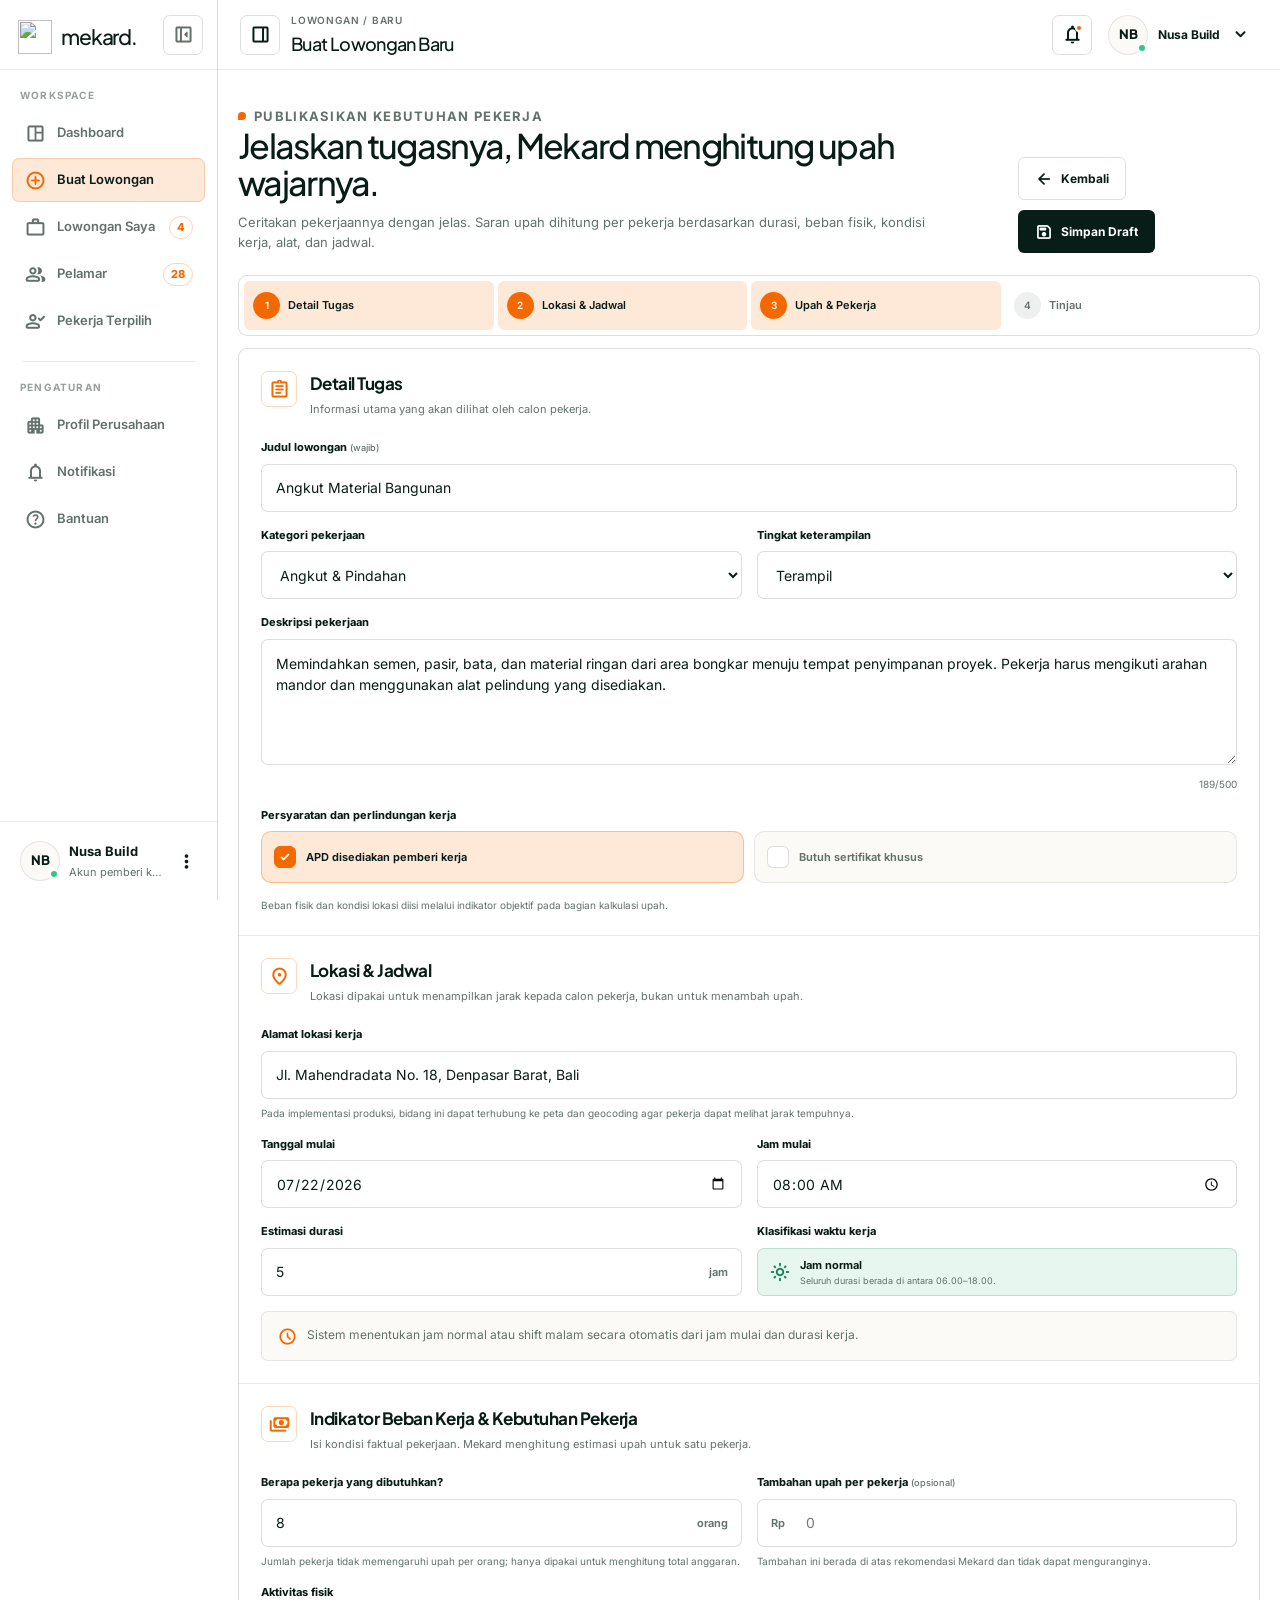
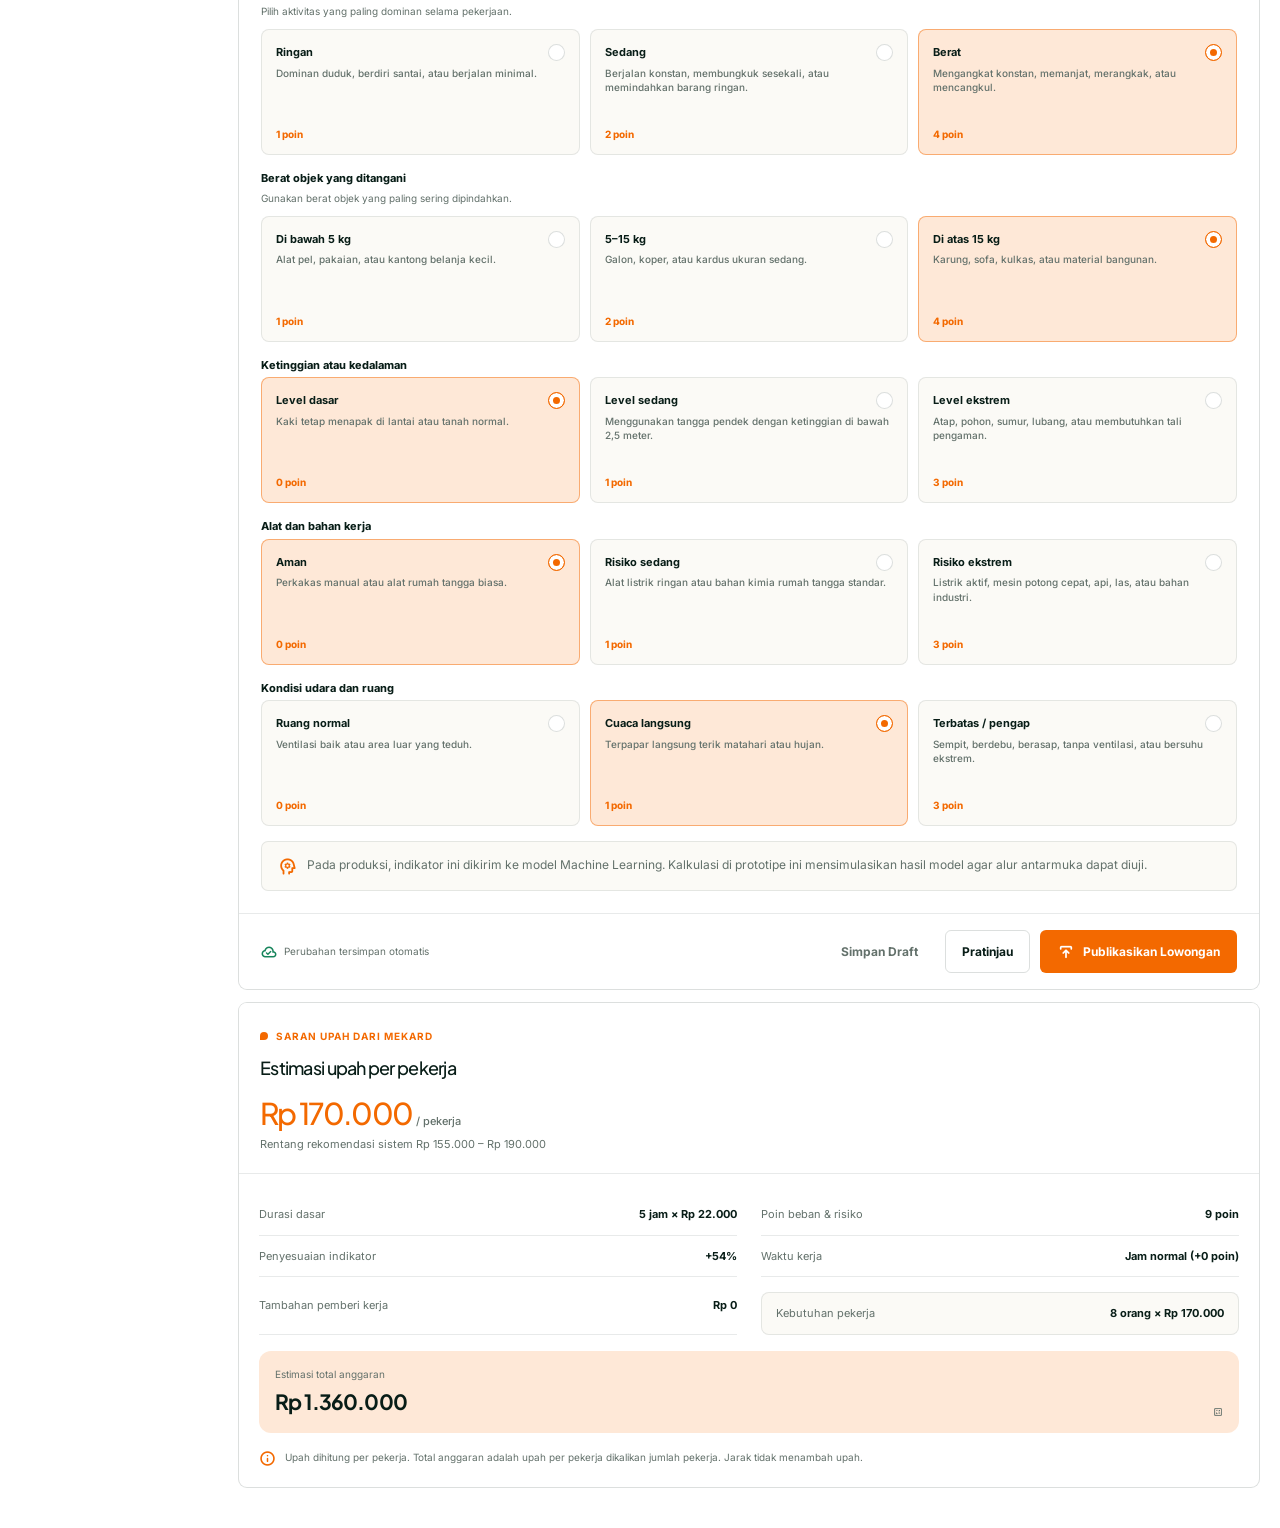
==== commit 16d6a376: "adj: style create" ====
--- a/employer/jobs/create/index.html
+++ b/employer/jobs/create/index.html
@@ -1,292 +1,310 @@
 <!doctype html>
 <html lang="id">
-  <head>
-    <meta charset="utf-8" />
-    <meta name="viewport" content="width=device-width, initial-scale=1" />
-    <meta name="description" content="Form pembuatan lowongan baru dengan rekomendasi upah berbasis spesifikasi tugas, risiko, keterampilan, jarak, dan durasi." />
-    <title>Buat Lowongan Baru | Mekard Employer</title>
-    <link rel="preconnect" href="https://fonts.googleapis.com" />
-    <link rel="preconnect" href="https://fonts.gstatic.com" crossorigin />
-    <link href="https://fonts.googleapis.com/css2?family=Inter:wght@400;500;600;700&family=Plus+Jakarta+Sans:wght@500;600;700&family=Material+Symbols+Rounded:opsz,wght,FILL,GRAD@20..48,400,0,0" rel="stylesheet" />
-    <link rel="stylesheet" href="../../../assets/dashboard.css" />
-  </head>
-  <body data-sidebar="normal">
-    <div class="app-shell">
-      <aside class="sidebar" aria-label="Navigasi pemberi kerja">
-        <div class="sidebar__header">
-          <a class="brand" href="../../dashboard/" aria-label="Mekard Employer">
-            <span class="brand__symbol" aria-hidden="true">m</span>
-            <span class="brand__word">mekard.</span>
-          </a>
-          <button class="sidebar__quick-toggle" type="button" data-sidebar-close aria-label="Perkecil sidebar">
-            <span class="material-symbols-rounded" aria-hidden="true">left_panel_close</span>
-          </button>
-        </div>
-
-        <div class="sidebar__content">
-          <p class="sidebar__label">Workspace</p>
-          <nav class="sidebar__nav">
-            <a class="nav-item" href="../../dashboard/" data-tooltip="Dashboard">
-              <span class="nav-item__icon material-symbols-rounded" aria-hidden="true">space_dashboard</span>
-              <span class="nav-item__text">Dashboard</span>
-            </a>
-            <a class="nav-item is-active" href="./" data-tooltip="Buat Lowongan">
-              <span class="nav-item__icon material-symbols-rounded" aria-hidden="true">add_circle</span>
-              <span class="nav-item__text">Buat Lowongan</span>
-            </a>
-            <a class="nav-item" href="../123/" data-tooltip="Lowongan Saya">
-              <span class="nav-item__icon material-symbols-rounded" aria-hidden="true">work</span>
-              <span class="nav-item__text">Lowongan Saya</span>
-              <span class="nav-item__badge">4</span>
-            </a>
-            <a class="nav-item" href="../123/#applicants" data-tooltip="Pelamar">
-              <span class="nav-item__icon material-symbols-rounded" aria-hidden="true">group</span>
-              <span class="nav-item__text">Pelamar</span>
-              <span class="nav-item__badge">28</span>
-            </a>
-            <a class="nav-item" href="#" data-tooltip="Kontrak">
-              <span class="nav-item__icon material-symbols-rounded" aria-hidden="true">description</span>
-              <span class="nav-item__text">Kontrak</span>
-            </a>
-            <a class="nav-item" href="#" data-tooltip="Pembayaran">
-              <span class="nav-item__icon material-symbols-rounded" aria-hidden="true">account_balance_wallet</span>
-              <span class="nav-item__text">Pembayaran</span>
-            </a>
-          </nav>
-
-          <div class="sidebar__divider"></div>
-          <p class="sidebar__label">Pengaturan</p>
-          <nav class="sidebar__nav">
-            <a class="nav-item" href="#" data-tooltip="Profil Perusahaan">
-              <span class="nav-item__icon material-symbols-rounded" aria-hidden="true">apartment</span>
-              <span class="nav-item__text">Profil Perusahaan</span>
-            </a>
-            <a class="nav-item" href="#" data-tooltip="Notifikasi">
-              <span class="nav-item__icon material-symbols-rounded" aria-hidden="true">notifications</span>
-              <span class="nav-item__text">Notifikasi</span>
-            </a>
-            <a class="nav-item" href="#" data-tooltip="Bantuan">
-              <span class="nav-item__icon material-symbols-rounded" aria-hidden="true">help</span>
-              <span class="nav-item__text">Bantuan</span>
-            </a>
-          </nav>
-        </div>
-
-        <div class="sidebar__footer">
-          <a class="sidebar-profile" href="#profil">
-            <span class="avatar">NB</span>
-            <span class="sidebar-profile__copy"><strong>Nusa Build</strong><span>Akun pemberi kerja</span></span>
-            <span class="material-symbols-rounded" aria-hidden="true">more_vert</span>
-          </a>
-        </div>
-      </aside>
-
-      <div class="mobile-overlay" data-mobile-overlay aria-hidden="true"></div>
-
-      <div class="main-shell">
-        <header class="topbar">
-          <div class="topbar__left">
-            <button class="icon-button sidebar-state-button" type="button" data-sidebar-cycle aria-label="Ganti tampilan sidebar" title="Ganti tampilan sidebar">
-              <span class="material-symbols-rounded" aria-hidden="true">dock_to_left</span>
-            </button>
-            <div class="page-heading">
-              <span class="page-heading__eyebrow">Lowongan / Baru</span>
-              <h1>Buat Lowongan Baru</h1>
-            </div>
-          </div>
-          <div class="topbar__right">
-            <button class="icon-button notification-dot" type="button" aria-label="Notifikasi" data-demo-action data-demo-title="Notifikasi" data-demo-message="Tidak ada validasi yang memerlukan tindakan.">
-              <span class="material-symbols-rounded" aria-hidden="true">notifications</span>
-            </button>
-            <button class="header-profile" type="button" aria-label="Buka profil">
-              <span class="avatar">NB</span>
-              <span class="header-profile__copy"><strong>Nusa Build</strong><span>Pemberi kerja terverifikasi</span></span>
-              <span class="material-symbols-rounded" aria-hidden="true">expand_more</span>
-            </button>
-          </div>
-        </header>
-
-        <main class="app-content" id="main-content">
-          <section class="content-header" aria-labelledby="create-title">
-            <div class="content-header__copy">
-              <p class="kicker">Publikasikan kebutuhan pekerja</p>
-              <h2 id="create-title">Jelaskan tugasnya, Mekard menghitung upah wajarnya.</h2>
-              <p>Isi spesifikasi pekerjaan dengan jelas. Rekomendasi upah akan diperbarui otomatis berdasarkan durasi, risiko, keterampilan, jadwal, dan jarak.</p>
-            </div>
-            <div class="content-header__actions">
-              <a class="button button--outline" href="../../dashboard/">
-                <span class="material-symbols-rounded" aria-hidden="true">arrow_back</span>
+<head>
+<meta charset="utf-8"/>
+<meta content="width=device-width, initial-scale=1" name="viewport"/>
+<meta content="Form pembuatan lowongan baru dengan estimasi upah per pekerja berdasarkan durasi dan indikator objektif beban serta risiko kerja." name="description"/>
+<title>Buat Lowongan Baru | Mekard Pemberi Kerja</title>
+<link href="https://fonts.googleapis.com" rel="preconnect"/>
+<link crossorigin="" href="https://fonts.gstatic.com" rel="preconnect"/>
+<link href="https://fonts.googleapis.com/css2?family=Inter:wght@400;500;600;700&amp;family=Plus+Jakarta+Sans:wght@500;600;700&amp;family=Material+Symbols+Rounded:opsz,wght,FILL,GRAD@20..48,400,0,0" rel="stylesheet"/>
+<link href="../../../assets/dashboard.css" rel="stylesheet"/>
+</head>
+<body data-sidebar="normal">
+<div class="app-shell">
+<aside aria-label="Navigasi pemberi kerja" class="sidebar">
+<div class="sidebar__header">
+<a aria-label="Mekard, buka dashboard pemberi kerja" class="brand" href="../../dashboard/"><img alt="" aria-hidden="true" class="brand__mark" height="197" src="../../../assets/mekard-mark.png" width="197"/><span class="brand__word">mekard.</span></a>
+<button aria-label="Perkecil sidebar" class="sidebar__quick-toggle" data-sidebar-close="" type="button">
+<span aria-hidden="true" class="material-symbols-rounded">left_panel_close</span>
+</button>
+</div>
+<div class="sidebar__content">
+<p class="sidebar__label">Workspace</p>
+<nav class="sidebar__nav">
+<a class="nav-item" data-tooltip="Dashboard" href="../../dashboard/">
+<span aria-hidden="true" class="nav-item__icon material-symbols-rounded">space_dashboard</span>
+<span class="nav-item__text">Dashboard</span>
+</a>
+<a class="nav-item is-active" data-tooltip="Buat Lowongan" href="./">
+<span aria-hidden="true" class="nav-item__icon material-symbols-rounded">add_circle</span>
+<span class="nav-item__text">Buat Lowongan</span>
+</a>
+<a class="nav-item" data-tooltip="Lowongan Saya" href="../123/">
+<span aria-hidden="true" class="nav-item__icon material-symbols-rounded">work</span>
+<span class="nav-item__text">Lowongan Saya</span>
+<span class="nav-item__badge">4</span>
+</a>
+<a class="nav-item" data-tooltip="Pelamar" href="../123/#applicants">
+<span aria-hidden="true" class="nav-item__icon material-symbols-rounded">group</span>
+<span class="nav-item__text">Pelamar</span>
+<span class="nav-item__badge">28</span>
+</a>
+<a class="nav-item" data-tooltip="Pekerja Terpilih" href="../123/#applicants">
+<span aria-hidden="true" class="nav-item__icon material-symbols-rounded">person_check</span>
+<span class="nav-item__text">Pekerja Terpilih</span>
+</a>
+
+</nav>
+<div class="sidebar__divider"></div>
+<p class="sidebar__label">Pengaturan</p>
+<nav class="sidebar__nav">
+<a class="nav-item" data-tooltip="Profil Perusahaan" href="#">
+<span aria-hidden="true" class="nav-item__icon material-symbols-rounded">apartment</span>
+<span class="nav-item__text">Profil Perusahaan</span>
+</a>
+<a class="nav-item" data-tooltip="Notifikasi" href="#">
+<span aria-hidden="true" class="nav-item__icon material-symbols-rounded">notifications</span>
+<span class="nav-item__text">Notifikasi</span>
+</a>
+<a class="nav-item" data-tooltip="Bantuan" href="#">
+<span aria-hidden="true" class="nav-item__icon material-symbols-rounded">help</span>
+<span class="nav-item__text">Bantuan</span>
+</a>
+</nav>
+</div>
+<div class="sidebar__footer">
+<a class="sidebar-profile" href="#profil">
+<span class="avatar">NB</span>
+<span class="sidebar-profile__copy"><strong>Nusa Build</strong><span>Akun pemberi kerja</span></span>
+<span aria-hidden="true" class="material-symbols-rounded">more_vert</span>
+</a>
+</div>
+</aside>
+<div aria-hidden="true" class="mobile-overlay" data-mobile-overlay=""></div>
+<div class="main-shell">
+<header class="topbar">
+<div class="topbar__left">
+<button aria-label="Ganti tampilan sidebar" class="icon-button sidebar-state-button" data-sidebar-cycle="" title="Ganti tampilan sidebar" type="button">
+<span aria-hidden="true" class="material-symbols-rounded">dock_to_left</span>
+</button>
+<div class="page-heading">
+<span class="page-heading__eyebrow">Lowongan / Baru</span>
+<h1>Buat Lowongan Baru</h1>
+</div>
+</div>
+<div class="topbar__right">
+<button aria-label="Notifikasi" class="icon-button notification-dot" data-demo-action="" data-demo-message="Tidak ada validasi yang memerlukan tindakan." data-demo-title="Notifikasi" type="button">
+<span aria-hidden="true" class="material-symbols-rounded">notifications</span>
+</button>
+<button aria-label="Buka profil" class="header-profile" type="button">
+<span class="avatar">NB</span>
+<span class="header-profile__copy"><strong>Nusa Build</strong><span>Pemberi kerja terverifikasi</span></span>
+<span aria-hidden="true" class="material-symbols-rounded">expand_more</span>
+</button>
+</div>
+</header>
+<main class="app-content" id="main-content">
+<section aria-labelledby="create-title" class="content-header">
+<div class="content-header__copy">
+<p class="kicker">Publikasikan kebutuhan pekerja</p>
+<h2 id="create-title">Jelaskan tugasnya, Mekard menghitung upah wajarnya.</h2>
+<p>Ceritakan pekerjaannya dengan jelas. Saran upah dihitung per pekerja berdasarkan durasi, beban fisik, kondisi kerja, alat, dan jadwal.</p>
+</div>
+<div class="content-header__actions">
+<a class="button button--outline" href="../../dashboard/">
+<span aria-hidden="true" class="material-symbols-rounded">arrow_back</span>
                 Kembali
               </a>
-              <button class="button button--dark" type="button" data-save-draft data-demo-action data-demo-title="Draft tersimpan" data-demo-message="Form lowongan disimpan sebagai draft.">
-                <span class="material-symbols-rounded" aria-hidden="true">save</span>
+<button class="button button--dark" data-demo-action="" data-demo-message="Form lowongan disimpan sebagai draft." data-demo-title="Draft tersimpan" data-save-draft="" type="button">
+<span aria-hidden="true" class="material-symbols-rounded">save</span>
                 Simpan Draft
               </button>
-            </div>
-          </section>
-
-          <div class="card stepper" aria-label="Tahapan pembuatan lowongan">
-            <div class="stepper__item is-active"><span class="stepper__number">1</span><span>Detail Tugas</span></div>
-            <div class="stepper__item is-active"><span class="stepper__number">2</span><span>Lokasi & Jadwal</span></div>
-            <div class="stepper__item is-active"><span class="stepper__number">3</span><span>Upah & Kuota</span></div>
-            <div class="stepper__item"><span class="stepper__number">4</span><span>Tinjau</span></div>
-          </div>
-
-          <form class="form-page-grid" data-job-form>
-            <div class="card">
-              <section class="form-section" aria-labelledby="task-section-title">
-                <header class="form-section__header">
-                  <span class="form-section__icon material-symbols-rounded" aria-hidden="true">assignment</span>
-                  <div><h3 id="task-section-title">Detail Tugas</h3><p>Informasi utama yang akan dilihat oleh calon pekerja.</p></div>
-                </header>
-                <div class="form-grid">
-                  <div class="field field--full">
-                    <label for="job-title">Judul lowongan <small>(wajib)</small></label>
-                    <input class="input" id="job-title" name="title" type="text" value="Angkut Material Bangunan" placeholder="Contoh: Bersih-bersih rumah harian" required />
-                  </div>
-                  <div class="field">
-                    <label for="category">Kategori pekerjaan</label>
-                    <select class="select" id="category" name="category">
-                      <option>Angkut & Pindahan</option>
-                      <option>Konstruksi & Bangunan</option>
-                      <option>Kebersihan</option>
-                      <option>Perbaikan Rumah</option>
-                      <option>Perawatan Taman</option>
-                    </select>
-                  </div>
-                  <div class="field">
-                    <label for="skill-level">Tingkat keterampilan</label>
-                    <select class="select" id="skill-level" name="skill_level">
-                      <option value="basic">Dasar</option>
-                      <option value="skilled" selected>Terampil</option>
-                      <option value="expert">Ahli / tersertifikasi</option>
-                    </select>
-                  </div>
-                  <div class="field field--full">
-                    <label for="job-description">Deskripsi pekerjaan</label>
-                    <textarea class="textarea" id="job-description" name="description" maxlength="500" data-char-count="#description-count">Memindahkan semen, pasir, bata, dan material ringan dari area bongkar menuju tempat penyimpanan proyek. Pekerja harus mengikuti arahan mandor dan menggunakan alat pelindung yang disediakan.</textarea>
-                    <div class="char-count" id="description-count">0/500</div>
-                  </div>
-                  <div class="field field--full">
-                    <span class="field__label">Peralatan atau kondisi khusus</span>
-                    <div class="check-grid">
-                      <label class="check-card"><input type="checkbox" checked /><span>Aktivitas fisik berat</span></label>
-                      <label class="check-card"><input type="checkbox" checked /><span>APD disediakan employer</span></label>
-                      <label class="check-card"><input type="checkbox" /><span>Butuh sertifikat khusus</span></label>
-                      <label class="check-card"><input type="checkbox" checked /><span>Area kerja outdoor</span></label>
-                    </div>
-                  </div>
-                </div>
-              </section>
-
-              <section class="form-section" aria-labelledby="schedule-section-title">
-                <header class="form-section__header">
-                  <span class="form-section__icon material-symbols-rounded" aria-hidden="true">location_on</span>
-                  <div><h3 id="schedule-section-title">Lokasi & Jadwal</h3><p>Digunakan untuk kalkulasi jarak dan kompensasi perjalanan.</p></div>
-                </header>
-                <div class="form-grid">
-                  <div class="field field--full">
-                    <label for="address">Alamat lokasi kerja</label>
-                    <input class="input" id="address" name="address" type="text" value="Jl. Mahendradata No. 18, Denpasar Barat, Bali" />
-                    <div class="field__help">Pada implementasi produksi, bidang ini dapat terhubung ke peta dan geocoding.</div>
-                  </div>
-                  <div class="field">
-                    <label for="job-date">Tanggal mulai</label>
-                    <input class="input" id="job-date" name="date" type="date" value="2026-07-22" />
-                  </div>
-                  <div class="field">
-                    <label for="start-time">Jam mulai</label>
-                    <input class="input" id="start-time" name="start_time" type="time" value="08:00" />
-                  </div>
-                  <div class="field">
-                    <label for="duration">Estimasi durasi</label>
-                    <div class="input-group"><input class="input has-suffix" id="duration" name="duration" type="number" min="1" max="24" value="5" /><span class="input-group__suffix">jam</span></div>
-                  </div>
-                  <div class="field">
-                    <label for="distance">Rata-rata jarak pekerja</label>
-                    <div class="input-group"><input class="input has-suffix" id="distance" name="distance" type="number" min="0" max="100" step="0.5" value="6.5" /><span class="input-group__suffix">km</span></div>
-                  </div>
-                  <div class="field field--full">
-                    <span class="field__label">Tipe jadwal</span>
-                    <div class="segmented">
-                      <label><input type="radio" name="schedule_type" value="normal" checked /><span>Normal</span></label>
-                      <label><input type="radio" name="schedule_type" value="urgent" /><span>Mendesak</span></label>
-                      <label><input type="radio" name="schedule_type" value="night" /><span>Shift malam</span></label>
-                    </div>
-                  </div>
-                </div>
-              </section>
-
-              <section class="form-section" aria-labelledby="wage-section-title">
-                <header class="form-section__header">
-                  <span class="form-section__icon material-symbols-rounded" aria-hidden="true">payments</span>
-                  <div><h3 id="wage-section-title">Upah, Risiko & Kuota</h3><p>Mesin rekomendasi menggunakan input ini untuk menghitung kisaran upah.</p></div>
-                </header>
-                <div class="form-grid">
-                  <div class="field">
-                    <label for="workers">Jumlah pekerja dibutuhkan</label>
-                    <div class="input-group"><input class="input has-suffix" id="workers" name="workers" type="number" min="1" max="100" value="8" /><span class="input-group__suffix">orang</span></div>
-                  </div>
-                  <div class="field">
-                    <label for="risk-level">Tingkat risiko kerja</label>
-                    <select class="select" id="risk-level" name="risk_level">
-                      <option value="low">Rendah</option>
-                      <option value="medium" selected>Sedang</option>
-                      <option value="high">Tinggi</option>
-                    </select>
-                  </div>
-                  <div class="field">
-                    <label for="custom-wage">Upah pilihan employer <small>(opsional)</small></label>
-                    <div class="input-group"><span class="input-group__prefix">Rp</span><input class="input has-prefix" id="custom-wage" name="custom_wage" type="number" min="0" step="5000" placeholder="Gunakan rekomendasi" /></div>
-                    <div class="field__help">Kosongkan untuk menggunakan angka rekomendasi sistem.</div>
-                  </div>
-                  <div class="field">
-                    <label for="payment-method">Metode pembayaran</label>
-                    <select class="select" id="payment-method" name="payment_method">
-                      <option>Saldo Mekard</option>
-                      <option>Transfer bank terverifikasi</option>
-                      <option>Pembayaran setelah pekerjaan</option>
-                    </select>
-                  </div>
-                  <input type="hidden" name="recommended_wage" />
-                </div>
-              </section>
-
-              <footer class="form-footer">
-                <span class="save-status"><span class="material-symbols-rounded" aria-hidden="true">cloud_done</span> Perubahan tersimpan otomatis</span>
-                <div class="inline-actions">
-                  <button class="button button--ghost" type="button" data-save-draft>Simpan Draft</button>
-                  <button class="button button--outline" type="button" data-demo-action data-demo-title="Pratinjau dibuat" data-demo-message="Lowongan tampil seperti yang akan dilihat pekerja.">Pratinjau</button>
-                  <button class="button button--primary" type="submit"><span class="material-symbols-rounded" aria-hidden="true">publish</span> Publikasikan Lowongan</button>
-                </div>
-              </footer>
-            </div>
-
-            <aside class="card estimator" aria-labelledby="estimator-title">
-              <div class="estimator__hero">
-                <p class="kicker">Rekomendasi mesin ML</p>
-                <h3 id="estimator-title">Estimasi upah wajar</h3>
-                <strong class="estimator__value" data-estimate-recommended>Rp 0 <small>/ pekerja</small></strong>
-                <span class="estimator__range" data-estimate-range>Rentang wajar sedang dihitung...</span>
-              </div>
-              <div class="estimator__body">
-                <div class="estimator-row"><span>Durasi dasar</span><strong data-estimate-duration>—</strong></div>
-                <div class="estimator-row"><span>Tingkat keterampilan</span><strong data-estimate-skill>—</strong></div>
-                <div class="estimator-row"><span>Penyesuaian risiko</span><strong data-estimate-risk>—</strong></div>
-                <div class="estimator-row"><span>Kompensasi jarak</span><strong data-estimate-distance>—</strong></div>
-                <div class="estimator-total">
-                  <div><span>Estimasi total anggaran</span><strong data-estimate-total>Rp 0</strong></div>
-                  <span class="material-symbols-rounded text-orange" aria-hidden="true">calculate</span>
-                </div>
-                <p class="estimator-note"><span class="material-symbols-rounded" aria-hidden="true">info</span><span>Angka ini adalah prototipe kalkulasi frontend. Pada produksi, nilai dapat berasal dari model ML dan data historis wilayah.</span></p>
-              </div>
-            </aside>
-          </form>
-        </main>
-      </div>
-    </div>
-
-    <div class="toast-region" data-toast-region aria-live="polite"></div>
-    <script src="../../../assets/dashboard.js"></script>
-  </body>
+</div>
+</section>
+<div aria-label="Tahapan pembuatan lowongan" class="card stepper">
+<div class="stepper__item is-active"><span class="stepper__number">1</span><span>Detail Tugas</span></div>
+<div class="stepper__item is-active"><span class="stepper__number">2</span><span>Lokasi &amp; Jadwal</span></div>
+<div class="stepper__item is-active"><span class="stepper__number">3</span><span>Upah &amp; Pekerja</span></div>
+<div class="stepper__item"><span class="stepper__number">4</span><span>Tinjau</span></div>
+</div>
+<form class="form-page-grid" data-job-form="">
+<div class="card">
+<section aria-labelledby="task-section-title" class="form-section">
+<header class="form-section__header">
+<span aria-hidden="true" class="form-section__icon material-symbols-rounded">assignment</span>
+<div><h3 id="task-section-title">Detail Tugas</h3><p>Informasi utama yang akan dilihat oleh calon pekerja.</p></div>
+</header>
+<div class="form-grid">
+<div class="field field--full">
+<label for="job-title">Judul lowongan <small>(wajib)</small></label>
+<input class="input" id="job-title" name="title" placeholder="Contoh: Bersih-bersih rumah harian" required="" type="text" value="Angkut Material Bangunan"/>
+</div>
+<div class="field">
+<label for="category">Kategori pekerjaan</label>
+<select class="select" id="category" name="category">
+<option>Angkut &amp; Pindahan</option>
+<option>Konstruksi &amp; Bangunan</option>
+<option>Kebersihan</option>
+<option>Perbaikan Rumah</option>
+<option>Perawatan Taman</option>
+</select>
+</div>
+<div class="field">
+<label for="skill-level">Tingkat keterampilan</label>
+<select class="select" id="skill-level" name="skill_level">
+<option value="basic">Dasar</option>
+<option selected="" value="skilled">Terampil</option>
+<option value="expert">Ahli / tersertifikasi</option>
+</select>
+</div>
+<div class="field field--full">
+<label for="job-description">Deskripsi pekerjaan</label>
+<textarea class="textarea" data-char-count="#description-count" id="job-description" maxlength="500" name="description">Memindahkan semen, pasir, bata, dan material ringan dari area bongkar menuju tempat penyimpanan proyek. Pekerja harus mengikuti arahan mandor dan menggunakan alat pelindung yang disediakan.</textarea>
+<div class="char-count" id="description-count">0/500</div>
+</div>
+<div class="field field--full">
+<span class="field__label">Persyaratan dan perlindungan kerja</span>
+<div class="check-grid">
+<label class="check-card"><input checked="" name="ppe_provided" type="checkbox"/><span>APD disediakan pemberi kerja</span></label>
+<label class="check-card"><input name="certificate_required" type="checkbox"/><span>Butuh sertifikat khusus</span></label>
+</div>
+<div class="field__help">Beban fisik dan kondisi lokasi diisi melalui indikator objektif pada bagian kalkulasi upah.</div>
+</div>
+</div>
+</section>
+<section aria-labelledby="schedule-section-title" class="form-section">
+<header class="form-section__header">
+<span aria-hidden="true" class="form-section__icon material-symbols-rounded">location_on</span>
+<div><h3 id="schedule-section-title">Lokasi &amp; Jadwal</h3><p>Lokasi dipakai untuk menampilkan jarak kepada calon pekerja, bukan untuk menambah upah.</p></div>
+</header>
+<div class="form-grid">
+<div class="field field--full">
+<label for="address">Alamat lokasi kerja</label>
+<input class="input" id="address" name="address" type="text" value="Jl. Mahendradata No. 18, Denpasar Barat, Bali"/>
+<div class="field__help">Pada implementasi produksi, bidang ini dapat terhubung ke peta dan geocoding agar pekerja dapat melihat jarak tempuhnya.</div>
+</div>
+<div class="field">
+<label for="job-date">Tanggal mulai</label>
+<input class="input" id="job-date" name="date" type="date" value="2026-07-22"/>
+</div>
+<div class="field">
+<label for="start-time">Jam mulai</label>
+<input class="input" id="start-time" name="start_time" type="time" value="08:00"/>
+</div>
+<div class="field">
+<label for="duration">Estimasi durasi</label>
+<div class="input-group"><input class="input has-suffix" id="duration" max="24" min="1" name="duration" type="number" value="5"/><span class="input-group__suffix">jam</span></div>
+</div>
+<div class="field">
+<span class="field__label">Klasifikasi waktu kerja</span>
+<div class="shift-status" data-shift-status="">
+<span aria-hidden="true" class="material-symbols-rounded">light_mode</span>
+<div><strong data-shift-label="">Jam normal</strong><small data-shift-description="">Seluruh durasi berada di antara 06.00–18.00.</small></div>
+</div>
+<input name="shift_time" type="hidden" value="normal"/>
+</div>
+<div class="field field--full"><div class="system-note"><span aria-hidden="true" class="material-symbols-rounded">schedule</span><span>Sistem menentukan jam normal atau shift malam secara otomatis dari jam mulai dan durasi kerja.</span></div></div>
+</div>
+</section>
+<section aria-labelledby="wage-section-title" class="form-section">
+<header class="form-section__header">
+<span aria-hidden="true" class="form-section__icon material-symbols-rounded">payments</span>
+<div><h3 id="wage-section-title">Indikator Beban Kerja &amp; Kebutuhan Pekerja</h3><p>Isi kondisi faktual pekerjaan. Mekard menghitung estimasi upah untuk satu pekerja.</p></div>
+</header>
+<div class="form-grid">
+<div class="field">
+<label for="workers">Berapa pekerja yang dibutuhkan?</label>
+<div class="input-group"><input class="input has-suffix" id="workers" max="100" min="1" name="workers" type="number" value="8"/><span class="input-group__suffix">orang</span></div>
+<div class="field__help">Jumlah pekerja tidak memengaruhi upah per orang; hanya dipakai untuk menghitung total anggaran.</div>
+</div>
+<div class="field">
+<label for="additional-wage">Tambahan upah per pekerja <small>(opsional)</small></label>
+<div class="input-group"><span class="input-group__prefix">Rp</span><input class="input has-prefix" id="additional-wage" min="0" name="additional_wage" placeholder="0" step="5000" type="number"/></div>
+<div class="field__help">Tambahan ini berada di atas rekomendasi Mekard dan tidak dapat menguranginya.</div>
+</div>
+
+<fieldset class="indicator-fieldset field--full">
+<legend>Aktivitas fisik</legend>
+<p class="indicator-help">Pilih aktivitas yang paling dominan selama pekerjaan.</p>
+<div class="indicator-grid indicator-grid--3">
+<label class="indicator-card"><input name="effort_level" type="radio" value="1"/><span><strong>Ringan</strong><small>Dominan duduk, berdiri santai, atau berjalan minimal.</small><em>1 poin</em></span></label>
+<label class="indicator-card"><input name="effort_level" type="radio" value="2"/><span><strong>Sedang</strong><small>Berjalan konstan, membungkuk sesekali, atau memindahkan barang ringan.</small><em>2 poin</em></span></label>
+<label class="indicator-card"><input checked="" name="effort_level" type="radio" value="4"/><span><strong>Berat</strong><small>Mengangkat konstan, memanjat, merangkak, atau mencangkul.</small><em>4 poin</em></span></label>
+</div>
+</fieldset>
+
+<fieldset class="indicator-fieldset field--full">
+<legend>Berat objek yang ditangani</legend>
+<p class="indicator-help">Gunakan berat objek yang paling sering dipindahkan.</p>
+<div class="indicator-grid indicator-grid--3">
+<label class="indicator-card"><input name="weight_load" type="radio" value="1"/><span><strong>Di bawah 5 kg</strong><small>Alat pel, pakaian, atau kantong belanja kecil.</small><em>1 poin</em></span></label>
+<label class="indicator-card"><input name="weight_load" type="radio" value="2"/><span><strong>5–15 kg</strong><small>Galon, koper, atau kardus ukuran sedang.</small><em>2 poin</em></span></label>
+<label class="indicator-card"><input checked="" name="weight_load" type="radio" value="4"/><span><strong>Di atas 15 kg</strong><small>Karung, sofa, kulkas, atau material bangunan.</small><em>4 poin</em></span></label>
+</div>
+</fieldset>
+
+<fieldset class="indicator-fieldset field--full">
+<legend>Ketinggian atau kedalaman</legend>
+<div class="indicator-grid indicator-grid--3">
+<label class="indicator-card"><input checked="" name="vertical_hazard" type="radio" value="0"/><span><strong>Level dasar</strong><small>Kaki tetap menapak di lantai atau tanah normal.</small><em>0 poin</em></span></label>
+<label class="indicator-card"><input name="vertical_hazard" type="radio" value="1"/><span><strong>Level sedang</strong><small>Menggunakan tangga pendek dengan ketinggian di bawah 2,5 meter.</small><em>1 poin</em></span></label>
+<label class="indicator-card"><input name="vertical_hazard" type="radio" value="3"/><span><strong>Level ekstrem</strong><small>Atap, pohon, sumur, lubang, atau membutuhkan tali pengaman.</small><em>3 poin</em></span></label>
+</div>
+</fieldset>
+
+<fieldset class="indicator-fieldset field--full">
+<legend>Alat dan bahan kerja</legend>
+<div class="indicator-grid indicator-grid--3">
+<label class="indicator-card"><input checked="" name="material_hazard" type="radio" value="0"/><span><strong>Aman</strong><small>Perkakas manual atau alat rumah tangga biasa.</small><em>0 poin</em></span></label>
+<label class="indicator-card"><input name="material_hazard" type="radio" value="1"/><span><strong>Risiko sedang</strong><small>Alat listrik ringan atau bahan kimia rumah tangga standar.</small><em>1 poin</em></span></label>
+<label class="indicator-card"><input name="material_hazard" type="radio" value="3"/><span><strong>Risiko ekstrem</strong><small>Listrik aktif, mesin potong cepat, api, las, atau bahan industri.</small><em>3 poin</em></span></label>
+</div>
+</fieldset>
+
+<fieldset class="indicator-fieldset field--full">
+<legend>Kondisi udara dan ruang</legend>
+<div class="indicator-grid indicator-grid--3">
+<label class="indicator-card"><input name="environment_space" type="radio" value="0"/><span><strong>Ruang normal</strong><small>Ventilasi baik atau area luar yang teduh.</small><em>0 poin</em></span></label>
+<label class="indicator-card"><input checked="" name="environment_space" type="radio" value="1"/><span><strong>Cuaca langsung</strong><small>Terpapar langsung terik matahari atau hujan.</small><em>1 poin</em></span></label>
+<label class="indicator-card"><input name="environment_space" type="radio" value="3"/><span><strong>Terbatas / pengap</strong><small>Sempit, berdebu, berasap, tanpa ventilasi, atau bersuhu ekstrem.</small><em>3 poin</em></span></label>
+</div>
+</fieldset>
+
+<div class="field field--full"><div class="system-note"><span aria-hidden="true" class="material-symbols-rounded">psychology</span><span>Pada produksi, indikator ini dikirim ke model Machine Learning. Kalkulasi di prototipe ini mensimulasikan hasil model agar alur antarmuka dapat diuji.</span></div></div>
+<input name="recommended_wage" type="hidden"/>
+<input name="final_wage_per_worker" type="hidden"/>
+<input name="risk_score" type="hidden"/>
+</div>
+</section>
+<footer class="form-footer">
+<span class="save-status"><span aria-hidden="true" class="material-symbols-rounded">cloud_done</span> Perubahan tersimpan otomatis</span>
+<div class="inline-actions">
+<button class="button button--ghost" data-save-draft="" type="button">Simpan Draft</button>
+<button class="button button--outline" data-demo-action="" data-demo-message="Lowongan tampil seperti yang akan dilihat pekerja." data-demo-title="Pratinjau dibuat" type="button">Pratinjau</button>
+<button class="button button--primary" type="submit"><span aria-hidden="true" class="material-symbols-rounded">publish</span> Publikasikan Lowongan</button>
+</div>
+</footer>
+</div>
+<aside aria-labelledby="estimator-title" class="card estimator">
+<div class="estimator__hero">
+<p class="kicker">Saran upah dari Mekard</p>
+<h3 id="estimator-title">Estimasi upah per pekerja</h3>
+<strong class="estimator__value"><span data-estimate-recommended="">Rp 0</span> <small>/ pekerja</small></strong>
+<span class="estimator__range" data-estimate-range="">Rentang wajar sedang dihitung...</span>
+</div>
+<div class="estimator__body">
+<div class="estimator-row"><span>Durasi dasar</span><strong data-estimate-duration="">—</strong></div>
+<div class="estimator-row"><span>Poin beban &amp; risiko</span><strong data-estimate-score="">—</strong></div>
+<div class="estimator-row"><span>Penyesuaian indikator</span><strong data-estimate-adjustment="">—</strong></div>
+<div class="estimator-row"><span>Waktu kerja</span><strong data-estimate-shift="">—</strong></div>
+<div class="estimator-row"><span>Tambahan pemberi kerja</span><strong data-estimate-additional="">Rp 0</strong></div>
+<div class="estimator-multiplication">
+<span>Kebutuhan pekerja</span>
+<strong data-estimate-multiplication="">—</strong>
+</div>
+<div class="estimator-total">
+<div><span>Estimasi total anggaran</span><strong data-estimate-total="">Rp 0</strong></div>
+<span aria-hidden="true" class="material-symbols-rounded text-orange">calculate</span>
+</div>
+<p class="estimator-note"><span aria-hidden="true" class="material-symbols-rounded">info</span><span>Upah dihitung per pekerja. Total anggaran adalah upah per pekerja dikalikan jumlah pekerja. Jarak tidak menambah upah.</span></p>
+</div>
+</aside>
+</form>
+</main>
+</div>
+</div>
+<div aria-live="polite" class="toast-region" data-toast-region=""></div>
+<script src="../../../assets/dashboard.js"></script>
+</body>
 </html>
--- a/assets/dashboard.css
+++ b/assets/dashboard.css
@@ -1188,6 +1188,7 @@
   grid-template-columns: repeat(4, 1fr);
   margin-bottom: 18px;
   padding: 8px;
+  gap: 4px;
 }
 
 .stepper__item {
@@ -3626,3 +3627,249 @@
     display: none;
   }
 }
+
+
+/* Official Mekard identity */
+.brand__mark {
+  width: 34px;
+  height: 34px;
+  flex: 0 0 34px;
+  display: block;
+  object-fit: contain;
+}
+
+.system-note {
+  display: flex;
+  align-items: flex-start;
+  gap: 10px;
+  padding: 14px 16px;
+  color: var(--muted);
+  background: var(--paper);
+  border: 1px solid var(--line-soft);
+  border-radius: 7px;
+  font-size: 12px;
+  line-height: 1.55;
+}
+
+.system-note .material-symbols-rounded {
+  flex: 0 0 auto;
+  margin-top: 1px;
+  color: var(--orange);
+  font-size: 19px;
+}
+
+.system-note--compact {
+  margin-top: 18px;
+}
+
+body[data-sidebar="compact"] .brand__mark {
+  width: 32px;
+  height: 32px;
+  flex-basis: 32px;
+}
+
+@media (max-width: 920px) {
+  .brand__mark {
+    width: 32px;
+    height: 32px;
+    flex-basis: 32px;
+  }
+}
+
+/* Objective wage indicator controls */
+.indicator-fieldset {
+  min-width: 0;
+  margin: 0;
+  padding: 0;
+  border: 0;
+}
+
+.indicator-fieldset legend {
+  margin: 0 0 4px;
+  padding: 0;
+  font-size: 11px;
+  font-weight: 750;
+}
+
+.indicator-help {
+  margin: 0 0 10px;
+  color: var(--muted);
+  font-size: 10px;
+}
+
+.indicator-grid {
+  display: grid;
+  gap: 10px;
+}
+
+.indicator-grid--3 {
+  grid-template-columns: repeat(3, minmax(0, 1fr));
+}
+
+.indicator-card {
+  position: relative;
+  min-width: 0;
+  margin: 0 !important;
+}
+
+.indicator-card input {
+  position: absolute;
+  opacity: 0;
+  pointer-events: none;
+}
+
+.indicator-card > span {
+  position: relative;
+  min-height: 126px;
+  display: flex;
+  flex-direction: column;
+  align-items: flex-start;
+  gap: 5px;
+  padding: 14px 14px 38px;
+  color: var(--muted);
+  background: var(--paper);
+  border: 1px solid var(--line-soft);
+  border-radius: 8px;
+  cursor: pointer;
+  transition: border-color 150ms ease, background-color 150ms ease, transform 150ms ease;
+}
+
+.indicator-card > span::before {
+  content: "";
+  position: absolute;
+  top: 14px;
+  right: 14px;
+  width: 17px;
+  height: 17px;
+  background: var(--white);
+  border: 1px solid var(--line);
+  border-radius: 50%;
+  box-shadow: inset 0 0 0 4px var(--white);
+}
+
+.indicator-card strong,
+.indicator-card small,
+.indicator-card em {
+  display: block;
+}
+
+.indicator-card strong {
+  max-width: calc(100% - 28px);
+  color: var(--ink);
+  font-size: 11px;
+  font-style: normal;
+}
+
+.indicator-card small {
+  color: var(--muted);
+  font-size: 10px;
+  font-weight: 500;
+  line-height: 1.45;
+}
+
+.indicator-card em {
+  position: absolute;
+  left: 14px;
+  bottom: 12px;
+  color: var(--orange);
+  font-size: 10px;
+  font-style: normal;
+  font-weight: 750;
+}
+
+.indicator-card:hover > span,
+.indicator-card input:focus-visible + span {
+  border-color: rgba(243, 105, 0, 0.42);
+  transform: translateY(-1px);
+}
+
+.indicator-card input:checked + span {
+  color: var(--ink);
+  background: var(--orange-hover);
+  border-color: rgba(243, 105, 0, 0.48);
+}
+
+.indicator-card input:checked + span::before {
+  background: var(--orange);
+  border-color: var(--orange);
+}
+
+.shift-status {
+  min-height: 48px;
+  display: flex;
+  align-items: center;
+  gap: 10px;
+  padding: 8px 12px;
+  background: var(--green-soft);
+  border: 1px solid rgba(22, 132, 91, 0.2);
+  border-radius: 7px;
+}
+
+.shift-status > .material-symbols-rounded {
+  color: var(--green);
+  font-size: 20px;
+}
+
+.shift-status strong,
+.shift-status small {
+  display: block;
+}
+
+.shift-status strong {
+  color: var(--ink);
+  font-size: 11px;
+}
+
+.shift-status small {
+  margin-top: 2px;
+  color: var(--muted);
+  font-size: 9px;
+  line-height: 1.35;
+}
+
+.shift-status.is-night {
+  background: var(--blue-soft);
+  border-color: rgba(52, 102, 184, 0.2);
+}
+
+.shift-status.is-night > .material-symbols-rounded {
+  color: var(--blue);
+}
+
+.estimator-multiplication {
+  display: flex;
+  align-items: center;
+  justify-content: space-between;
+  gap: 14px;
+  margin-top: 15px;
+  padding: 12px 14px;
+  background: var(--paper);
+  border: 1px solid var(--line-soft);
+  border-radius: 8px;
+  font-size: 11px;
+}
+
+.estimator-multiplication span {
+  color: var(--muted);
+}
+
+.estimator-multiplication strong {
+  text-align: right;
+}
+
+@media (max-width: 1180px) {
+  .indicator-grid--3 {
+    grid-template-columns: 1fr;
+  }
+
+  .indicator-card > span {
+    min-height: 0;
+  }
+}
+
+@media (max-width: 720px) {
+  .indicator-grid--3 {
+    grid-template-columns: 1fr;
+  }
+}
+
